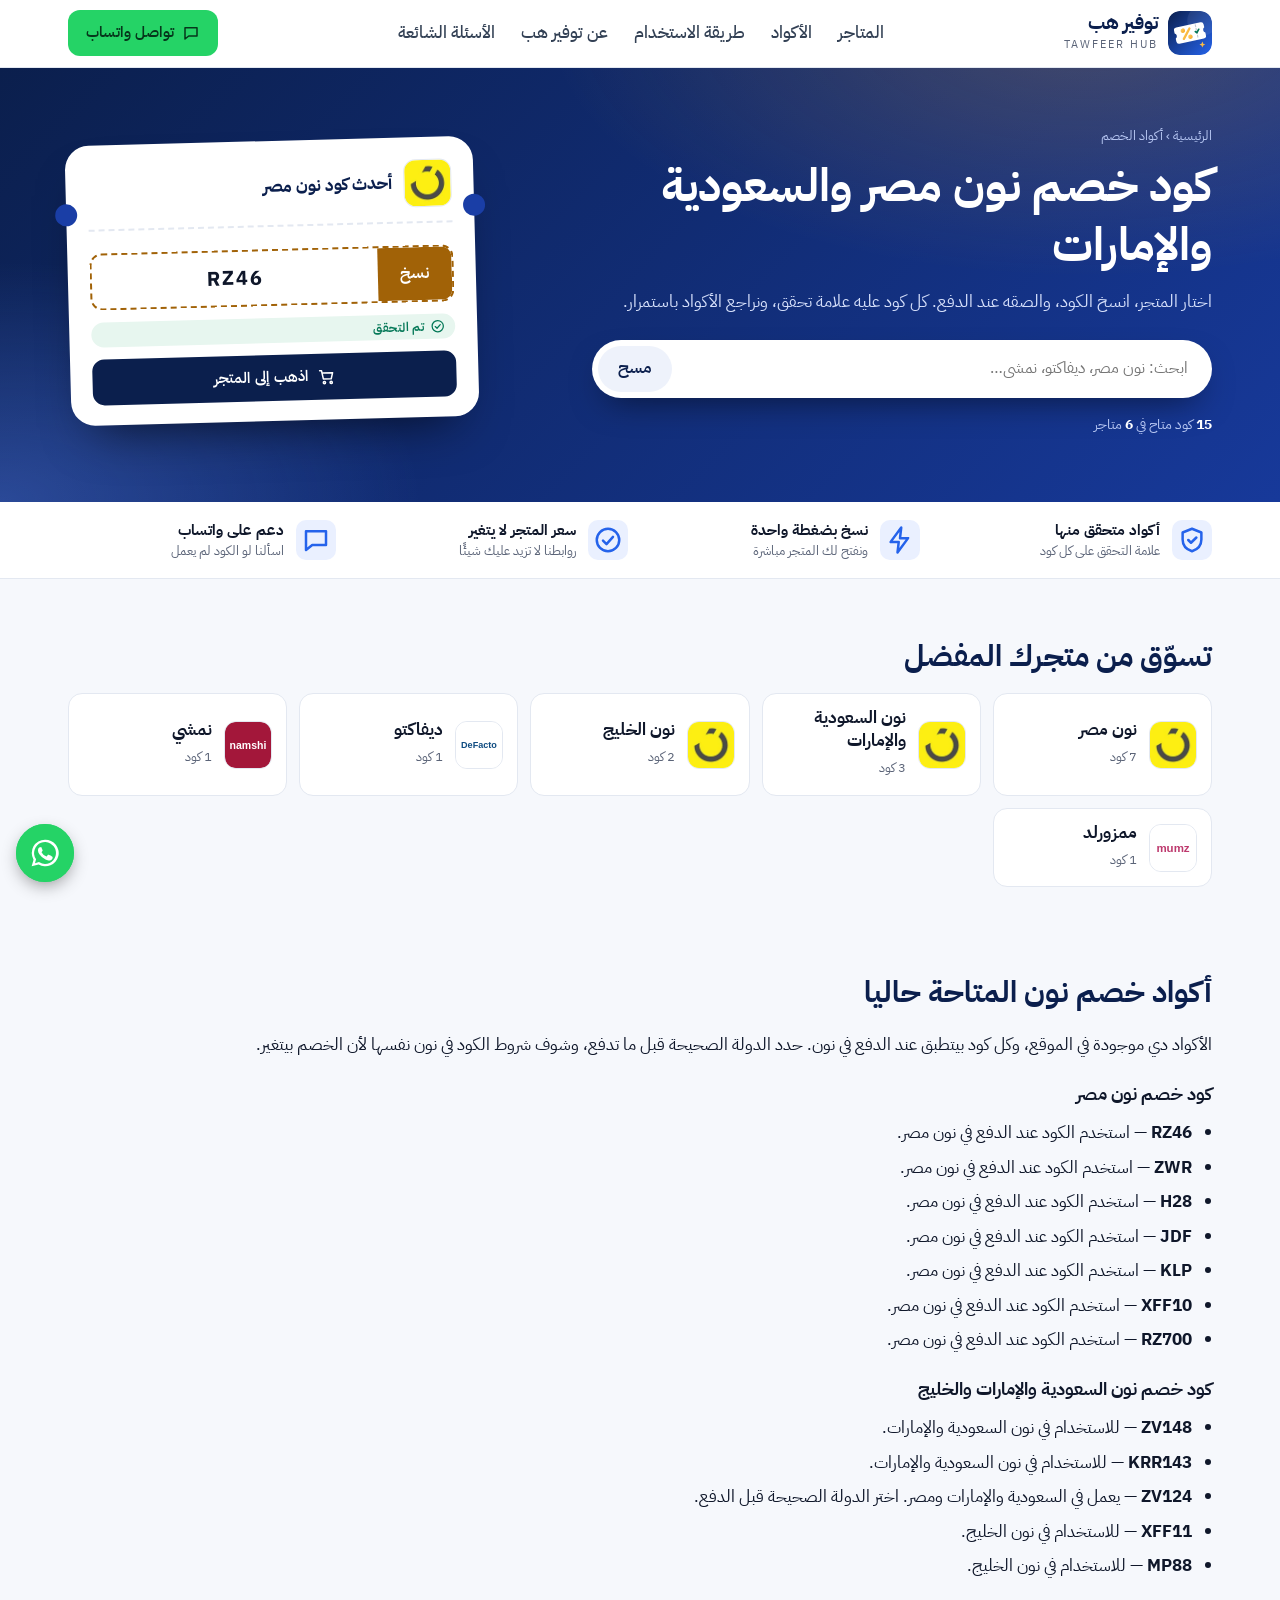
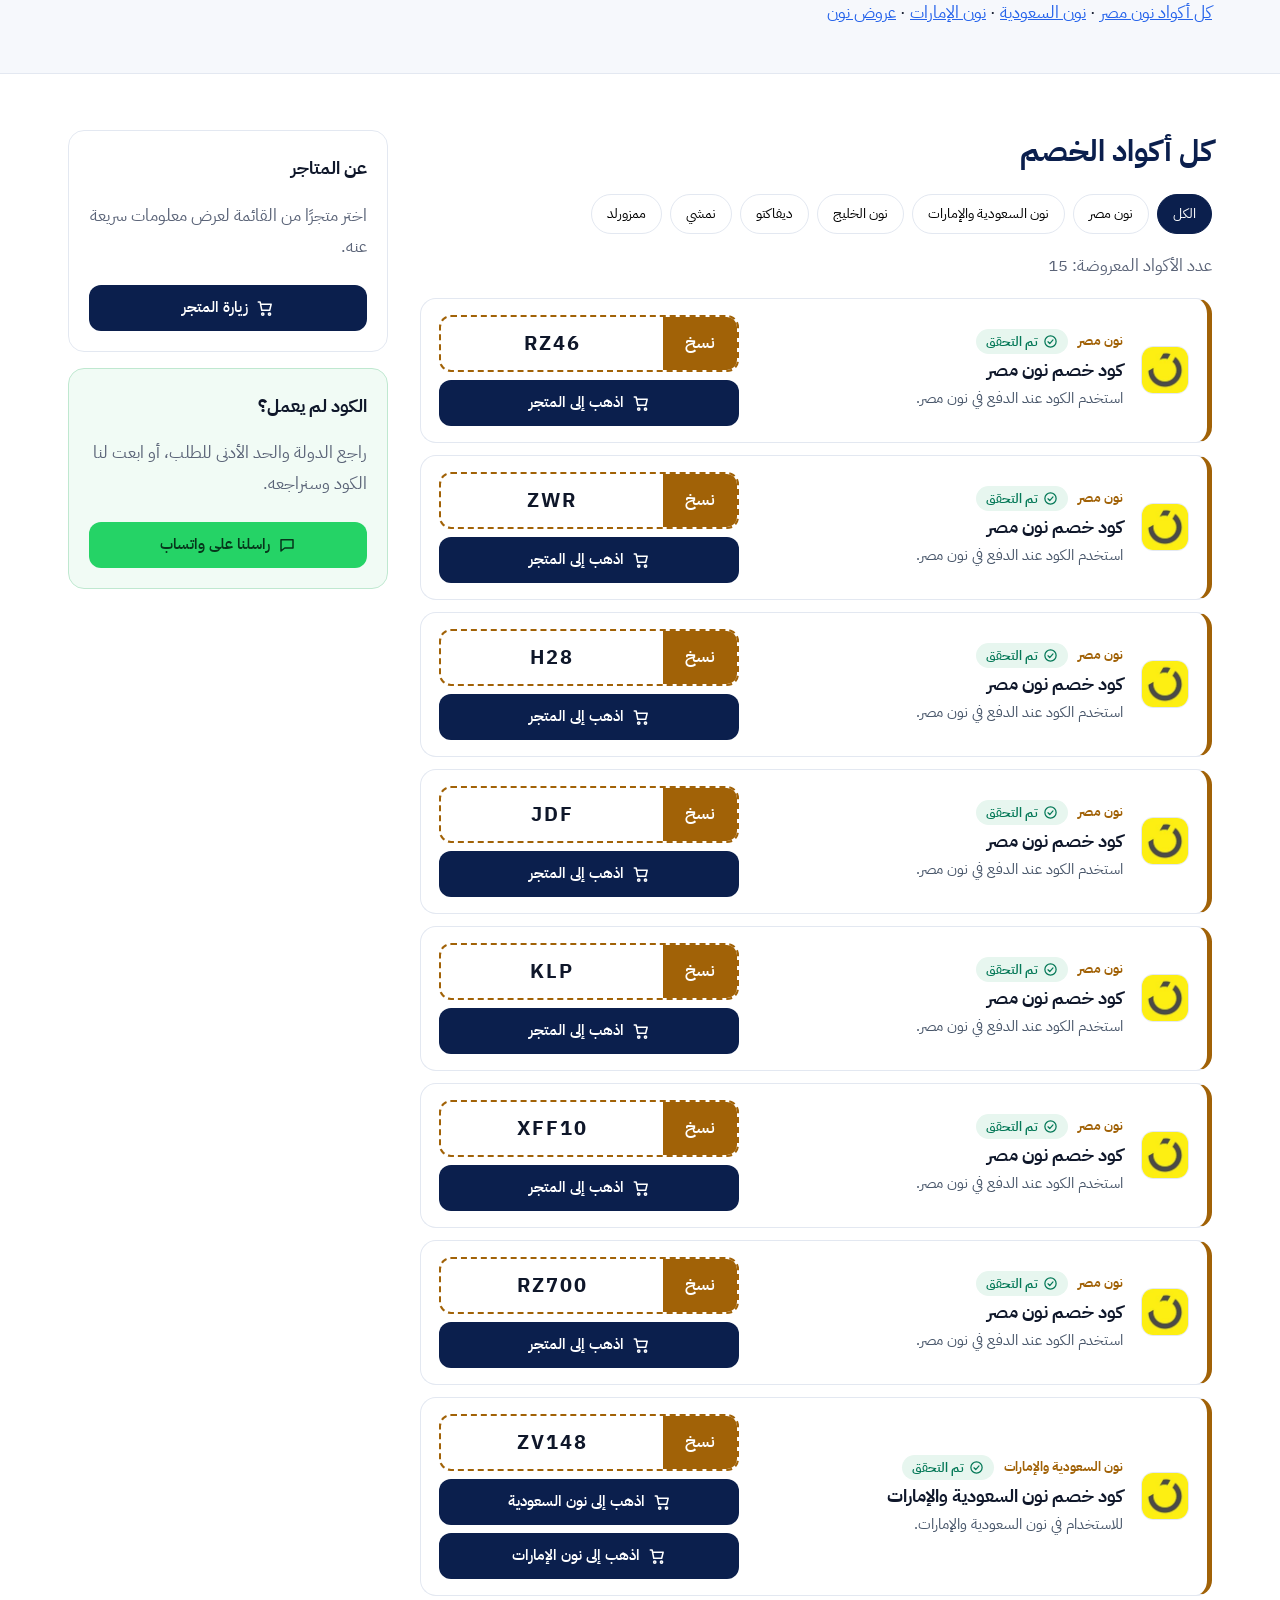
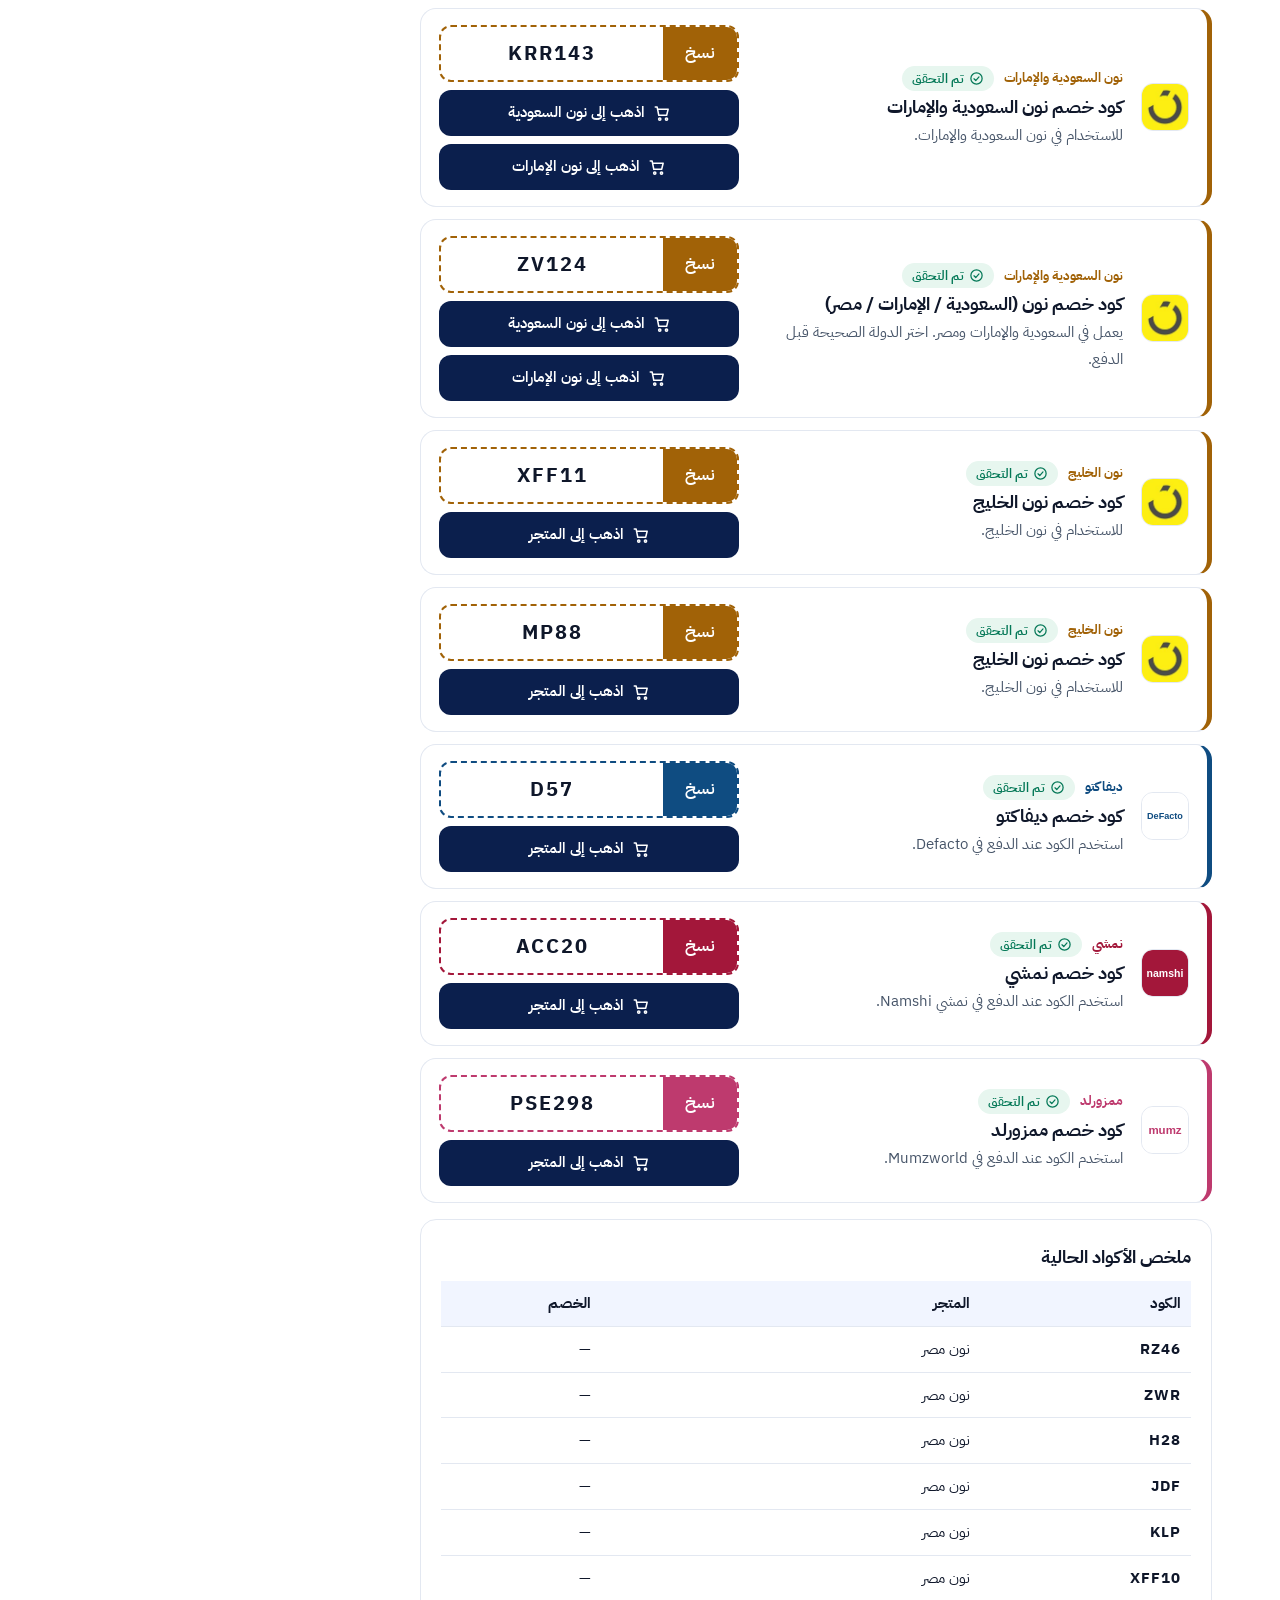
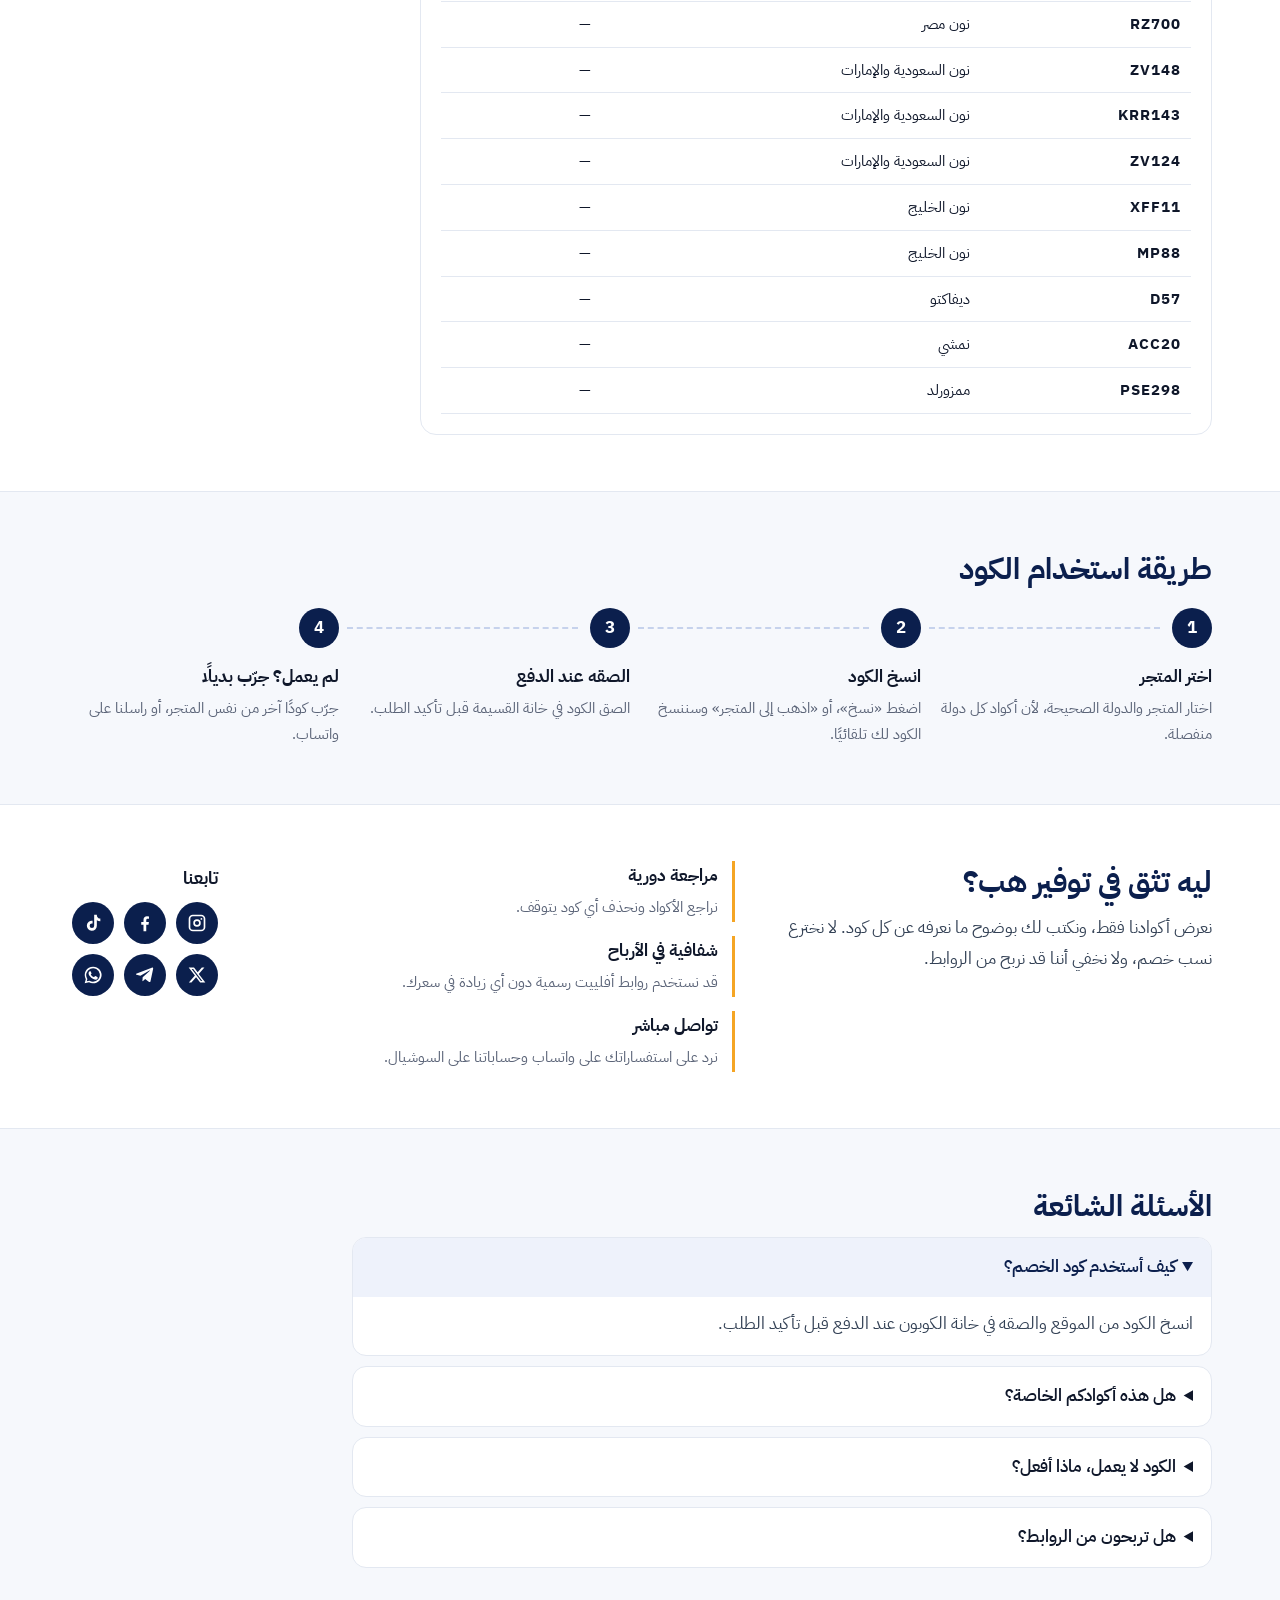
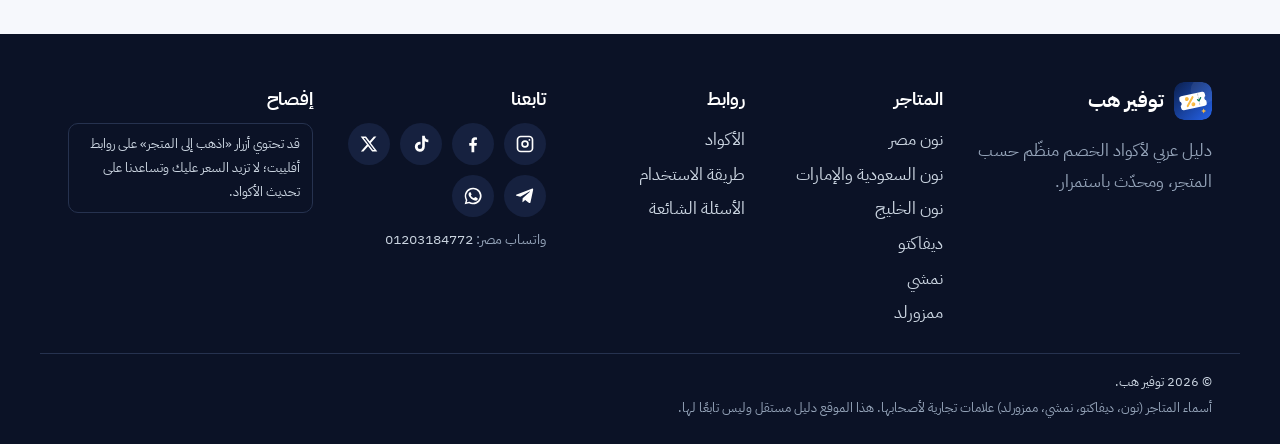
==== index.html @ 67bc81af "Add files via upload" ====
<!doctype html>
<html lang="ar" dir="rtl">
<head>
  <meta charset="utf-8" />
  <meta name="viewport" content="width=device-width, initial-scale=1, viewport-fit=cover" />
  <title>كود خصم نون مصر ZV124 | أكواد وكوبونات نون | توفير هب</title>
  <meta name="description" content="كود خصم نون مصر والسعودية والإمارات: ZV124 وZWR وZV148 وغيرها. انسخ الكود واستخدمه عند الدفع في نون." />
  <link rel="canonical" href="https://noon-codes.com/" />
  <link rel="sitemap" type="application/xml" href="sitemap.xml" />
  <link rel="api-catalog" type="application/linkset+json" href=".well-known/api-catalog" />
  <link rel="service-desc" type="application/openapi+json" href="openapi.json" />
  <link rel="service-doc" type="text/html" href="#faq" />
  <link rel="alternate" type="text/markdown" href="index.md" />
  <link rel="alternate" type="application/json" href="codes.json" title="coupon codes" />
  <link rel="describedby" type="application/json" href=".well-known/ai-catalog.json" />
  <meta property="og:type" content="website" />
  <meta property="og:title" content="كود خصم نون مصر ZV124 | أكواد وكوبونات نون | توفير هب" />
  <meta property="og:description" content="انسخ الكود واذهب للمتجر مباشرة. أكواد منظمة حسب المتجر ومحدّثة." />
  <meta property="og:locale" content="ar_EG" />
  <meta name="theme-color" content="#0b1f4d" />
  <link rel="icon" type="image/svg+xml" href="logo.svg" />
  <meta property="og:image" content="https://noon-codes.com/og-image.png" />
  <meta property="og:image:width" content="1200" /><meta property="og:image:height" content="630" /><meta name="twitter:card" content="summary_large_image" />
  <link rel="preconnect" href="https://fonts.googleapis.com" />
  <link rel="preconnect" href="https://fonts.gstatic.com" crossorigin />
  <link rel="preload" as="style" href="https://fonts.googleapis.com/css2?family=IBM+Plex+Sans+Arabic:wght@400;500;600;700&display=swap" />
  <link rel="stylesheet" href="https://fonts.googleapis.com/css2?family=IBM+Plex+Sans+Arabic:wght@400;500;600;700&display=swap" media="print" onload="this.media='all'" />
  <noscript><link rel="stylesheet" href="https://fonts.googleapis.com/css2?family=IBM+Plex+Sans+Arabic:wght@400;500;600;700&display=swap" /></noscript>
  <style>
:root{
--bg:#f6f8fc;--card:#fff;--ink:#0f172a;--muted:#5b6478;--line:#e3e8f1;
--brand:#2563eb;--brand-d:#1e3a8a;--navy:#0b1f4d;--accent:#f5a524;--ok:#047857;--ok-bg:#e7f6ef;--wa:#25d366;
--store:#2563eb;--r:16px;--pad:clamp(16px,3.5vw,28px)
}
*{box-sizing:border-box}
html{scroll-behavior:smooth;scroll-padding-top:84px;-webkit-text-size-adjust:100%}
html,body{max-width:100%}
body{overflow-x:clip;margin:0;font-family:"IBM Plex Sans Arabic","Segoe UI",Tahoma,Arial,sans-serif;background:var(--bg);color:var(--ink);line-height:1.85;font-size:clamp(15px,1.6vw,16.5px);-webkit-font-smoothing:antialiased}
img{max-width:100%;height:auto}
a{color:var(--brand)}
.ic{width:1.2em;height:1.2em;flex:none;vertical-align:-.2em}
.container{width:100%;max-width:1200px;margin-inline:auto;padding-inline:max(var(--pad),env(safe-area-inset-right)) max(var(--pad),env(safe-area-inset-left))}
.visually-hidden{position:absolute;width:1px;height:1px;overflow:hidden;clip:rect(0 0 0 0)}
:focus-visible{outline:3px solid var(--accent);outline-offset:2px;border-radius:6px}
.skip{position:absolute;right:12px;top:-60px;background:#111;color:#fff;padding:8px 14px;border-radius:8px;z-index:70}
.skip:focus{top:12px}
h2{margin:0 0 10px;font-size:clamp(22px,3vw,30px);line-height:1.4;font-weight:700;color:var(--navy)}
h3{margin:0 0 8px;font-size:clamp(16px,2.2vw,18px)}
.muted{color:var(--muted)}
.lead{max-width:60ch;color:#334155;margin:0}
.site-header{background:rgba(255,255,255,.92);backdrop-filter:saturate(1.4) blur(10px);-webkit-backdrop-filter:saturate(1.4) blur(10px);position:sticky;top:0;z-index:30;border-bottom:1px solid var(--line);padding-top:env(safe-area-inset-top)}
.header-inner{display:flex;align-items:center;justify-content:space-between;gap:16px;padding-block:10px}
.brand{display:flex;align-items:center;gap:10px;text-decoration:none;color:var(--navy);flex-shrink:0}
.brand img{width:44px;height:44px;border-radius:12px;display:block}
.brand b{display:block;font-size:19px;line-height:1.25;font-weight:700}
.brand small{display:block;font-size:11px;letter-spacing:2px;color:var(--muted);direction:ltr;text-align:start}
nav{display:flex;gap:2px;min-width:0;margin-inline:auto}
nav a{color:#334155;text-decoration:none;font-weight:500;padding:8px 12px;border-radius:10px;white-space:nowrap}
nav a:hover{background:#eef2fb;color:var(--navy)}
.head-cta{min-height:42px;font-size:14px}
.btn{display:inline-flex;align-items:center;justify-content:center;gap:8px;border-radius:12px;padding:0 18px;min-height:46px;font:inherit;font-weight:600;font-size:15px;cursor:pointer;text-decoration:none;border:0;background:var(--navy);color:#fff;transition:background .15s}
.btn:hover{background:var(--brand-d)}
.btn-wa{background:var(--wa);color:#06361b}
.btn-wa:hover{background:#1ebe5b}
.hero{background:radial-gradient(900px 420px at 85% -10%,rgba(245,165,36,.22),transparent 60%),radial-gradient(700px 400px at 0% 100%,rgba(96,140,255,.35),transparent 60%),linear-gradient(135deg,var(--navy),#17399a);color:#fff;padding:clamp(28px,5vw,56px) 0 clamp(36px,6vw,64px)}
.hero-grid{display:grid;grid-template-columns:minmax(0,1.25fr) minmax(280px,.75fr);gap:clamp(24px,5vw,56px);align-items:center}
.crumbs{margin:0 0 8px;color:#b6c6f2;font-size:13px}
.hero h1{margin:0 0 12px;font-size:clamp(28px,5vw,46px);line-height:1.3;font-weight:700;max-width:20ch;color:#fff}
.hero .lead{color:#d6e0fb}
.search-row{display:flex;gap:8px;margin-top:22px;max-width:620px;background:#fff;padding:6px;border-radius:999px;box-shadow:0 14px 34px -14px rgba(0,0,0,.6)}
.search-row input{flex:1;min-width:0;min-height:46px;padding:0 18px;border:0;border-radius:999px;font:inherit;font-size:16px;background:transparent;color:var(--ink)}
.search-row input:focus{outline:none}
.search-row:focus-within{outline:3px solid var(--accent)}
.search-row button{min-height:46px;padding:0 20px;border:0;background:#eef2fb;color:var(--navy);border-radius:999px;cursor:pointer;font:inherit;font-weight:600}
.hero-stats{margin:14px 0 0;color:#b6c6f2;font-size:14px;min-height:26px}
.hero-stats b{color:#fff}
.ticket{position:relative;background:#fff;color:var(--ink);border-radius:24px;padding:22px 22px 20px;display:flex;flex-direction:column;gap:12px;box-shadow:0 26px 50px -24px rgba(0,0,0,.65);transform:rotate(-1.5deg)}
.ticket::before,.ticket::after{content:"";position:absolute;top:58px;width:22px;height:22px;border-radius:50%;background:#1a3ea6}
.ticket::before{inset-inline-start:-11px}.ticket::after{inset-inline-end:-11px}
.t-top{display:flex;align-items:center;gap:12px;margin:0 0 10px;padding-bottom:14px;border-bottom:2px dashed var(--line);font-weight:700;color:var(--navy);font-size:17px}
.ticket .ver{margin:0}
.ticket .btn{width:100%}
.ver{display:inline-flex;align-items:center;gap:5px;color:var(--ok);background:var(--ok-bg);border-radius:999px;padding:1px 10px;font-size:12.5px;font-weight:600}
.trust-strip{background:#fff;border-bottom:1px solid var(--line)}
.trust-strip ul{list-style:none;margin:0 auto;padding-block:18px;display:grid;grid-template-columns:repeat(4,1fr);gap:8px 24px}
.trust-strip li{display:flex;gap:12px;align-items:center}
.trust-strip .ic{width:30px;height:30px;color:var(--brand);padding:5px;background:#eaf0ff;border-radius:10px;box-sizing:content-box}
.trust-strip b{display:block;line-height:1.4;font-size:15px}
.trust-strip small{display:block;color:var(--muted);font-size:13px;line-height:1.5}
.section{padding:clamp(30px,5vw,56px) 0}
.section-alt{background:#fff;border-block:1px solid var(--line)}
.store-grid{display:grid;grid-template-columns:repeat(auto-fill,minmax(min(100%,190px),1fr));gap:12px;margin-top:16px}
.store-card{display:flex;align-items:center;gap:12px;background:var(--card);border:1px solid var(--line);border-radius:14px;padding:12px 14px;text-align:start;cursor:pointer;font:inherit;color:inherit;min-height:68px;transition:border-color .15s,box-shadow .15s}
.store-card:hover{border-color:var(--store);box-shadow:0 10px 22px -16px var(--store)}
.store-card strong{display:block;line-height:1.4}
.store-card small{color:var(--muted);font-size:13px}
.ava{width:48px;height:48px;flex:none;border-radius:12px;object-fit:contain;background:#fff;border:1px solid var(--line);display:block}
.layout{display:grid;grid-template-columns:minmax(0,1fr) 320px;gap:clamp(18px,3vw,32px);align-items:start}
.main-col,.side-col{min-width:0}
.side-col{position:sticky;top:90px}
.codes-head{display:flex;flex-wrap:wrap;gap:12px;align-items:center;justify-content:space-between}
.filters{display:flex;flex-wrap:wrap;gap:8px}
.filter{border:1px solid var(--line);background:#fff;border-radius:999px;padding:6px 15px;min-height:38px;cursor:pointer;font:inherit;font-size:14px;white-space:nowrap}
.filter:hover{border-color:var(--brand)}
.filter.is-active{background:var(--navy);color:#fff;border-color:var(--navy)}
.cards{display:flex;flex-direction:column;gap:12px;margin-top:12px}
.coupon{display:grid;grid-template-columns:auto minmax(0,1fr) minmax(250px,300px);gap:14px 18px;align-items:center;background:var(--card);border:1px solid var(--line);border-inline-start:5px solid var(--store);border-radius:var(--r);padding:16px 18px}
.coupon:hover{box-shadow:0 14px 28px -20px var(--store)}
.c-body{min-width:0}
.c-meta{display:flex;flex-wrap:wrap;gap:4px 10px;align-items:center;font-size:13px;margin-bottom:2px}
.badge{color:var(--store);font-weight:700}
.c-body h3{margin:0;line-height:1.5}
.c-body p{margin:2px 0 0;color:#475569;font-size:14.5px;overflow-wrap:anywhere}
.c-actions{display:flex;flex-direction:column;gap:8px}
.code-box{display:flex;min-width:0;border:2px dashed var(--store);border-radius:12px;overflow:hidden;background:#fff;direction:ltr}
.code-box .code{flex:1;min-width:0;display:flex;align-items:center;justify-content:center;font-weight:700;letter-spacing:2px;font-size:clamp(18px,2.4vw,20px);padding:8px 10px;overflow-wrap:anywhere}
.code-box .btn-copy{border:0;background:var(--store);color:#fff;padding:0 22px;min-height:46px;font:inherit;font-weight:600;cursor:pointer}
.code-box .btn-copy:hover{filter:brightness(.92)}
.empty{padding:22px;border:1px dashed var(--line);border-radius:var(--r);background:#fff}
.box{background:var(--card);border:1px solid var(--line);border-radius:var(--r);padding:clamp(16px,2vw,20px);margin-top:16px}
.side-col .box:first-child{margin-top:0}
.box .btn{width:100%;margin-top:6px}
.help{background:#f1fbf5;border-color:#bfe8d0}
.table-wrap{overflow-x:auto;-webkit-overflow-scrolling:touch}
table{width:100%;border-collapse:collapse;font-size:14.5px}
th,td{text-align:start;padding:9px 10px;border-bottom:1px solid var(--line);white-space:nowrap}
th{background:#f1f5ff}
td.mono{font-weight:700;direction:ltr;text-align:end;letter-spacing:1px}
.steps{list-style:none;counter-reset:s;margin:18px 0 0;padding:0;display:grid;grid-template-columns:repeat(4,1fr);gap:20px}
.steps li{counter-increment:s;position:relative;padding-top:54px}
.steps li::before{content:counter(s);position:absolute;top:0;inset-inline-start:0;width:40px;height:40px;border-radius:50%;background:var(--navy);color:#fff;display:flex;align-items:center;justify-content:center;font-weight:700}
.steps li::after{content:"";position:absolute;top:19px;inset-inline-start:52px;inset-inline-end:-12px;border-top:2px dashed #c6d2ec}
.steps li:last-child::after{display:none}
.steps b{display:block;margin-bottom:2px}
.steps span{color:var(--muted);font-size:14.5px;display:block}
.trust-grid{display:grid;grid-template-columns:1.1fr 1.2fr auto;gap:clamp(20px,4vw,44px);align-items:start}
.trust-list{list-style:none;margin:0;padding:0;display:grid;gap:14px}
.trust-list li{padding-inline-start:14px;border-inline-start:3px solid var(--accent)}
.trust-list b{display:block}
.trust-list span{color:var(--muted);font-size:14.5px}
.follow .social{max-width:150px}
details{border:1px solid var(--line);border-radius:14px;margin-bottom:10px;background:#fff;max-width:860px;overflow:hidden}
summary{cursor:pointer;font-weight:600;padding:14px 18px;min-height:50px}
details[open] summary{background:#eef2fb;color:var(--navy)}
details p{margin:0;padding:12px 18px 16px;color:#334155}
.site-footer{background:#0b1226;color:#cbd5e1;padding:clamp(32px,4vw,48px) 0 calc(22px + env(safe-area-inset-bottom))}
.site-footer a{color:#cbd5e1;text-decoration:none}.site-footer a:hover{text-decoration:underline}
.foot-grid{display:grid;grid-template-columns:1.4fr 1fr 1fr 1.2fr 1.4fr;gap:24px}
.foot-brand{display:flex;align-items:center;gap:10px;color:#fff;font-size:20px;font-weight:700;margin-bottom:8px}
.foot-brand img{width:38px;height:38px;border-radius:10px}
.site-footer h3{margin:0 0 8px;color:#fff}
.site-footer ul{list-style:none;margin:0;padding:0;line-height:2.1}
.site-footer .muted{color:#94a3b8}
.disclosure{font-size:13px;border:1px solid #26324f;border-radius:10px;padding:8px 12px;margin:0}
.copy{border-top:1px solid #26324f;margin-top:22px;padding-top:14px;font-size:13px}
.copy p{margin:2px 0}
.social{display:flex;flex-wrap:wrap;gap:10px}
.social a{width:42px;height:42px;border-radius:50%;display:inline-flex;align-items:center;justify-content:center;background:#16213f;color:#fff;transition:background .15s,transform .15s}
.social a:hover{background:var(--accent);color:#0b1226;text-decoration:none;transform:translateY(-2px)}
.section-alt .social a{background:var(--navy)}
.section-alt .social a:hover{background:var(--accent)}
.wa{margin:10px 0 0;font-size:14px}
#toast{position:fixed;bottom:calc(20px + env(safe-area-inset-bottom));right:50%;transform:translateX(50%);background:#0f172a;color:#fff;padding:10px 20px;border-radius:999px;opacity:0;pointer-events:none;transition:opacity .2s;z-index:60;max-width:90vw;text-align:center}
#toast.show{opacity:1}
.wa-float{position:fixed;left:max(16px,env(safe-area-inset-left));bottom:calc(18px + env(safe-area-inset-bottom));width:58px;height:58px;border-radius:50%;background:var(--wa);color:#fff;display:flex;align-items:center;justify-content:center;box-shadow:0 6px 18px -4px rgba(0,0,0,.45);z-index:55;transition:transform .15s}
.wa-float:hover{transform:scale(1.08);background:#1ebe5b}
.wa-float::after{content:"";position:absolute;inset:0;border-radius:50%;border:2px solid var(--wa);animation:waPulse 2.2s infinite;pointer-events:none}
@keyframes waPulse{0%{transform:scale(1);opacity:.7}100%{transform:scale(1.5);opacity:0}}
@media (min-width:1440px){.container{max-width:1320px}.layout{grid-template-columns:minmax(0,1fr) 360px}}
@media (max-width:1100px){.foot-grid{grid-template-columns:1fr 1fr 1fr}.head-cta{display:none}}
@media (max-width:1024px){.layout{grid-template-columns:minmax(0,1fr) 280px}.coupon{grid-template-columns:auto minmax(0,1fr)}.c-actions{grid-column:1/-1;flex-direction:row;flex-wrap:wrap}.c-actions>*{flex:1 1 220px}}
@media (max-width:900px){
.hero-grid{grid-template-columns:minmax(0,1fr)}
.ticket{transform:none;max-width:420px}
.trust-strip ul{grid-template-columns:1fr 1fr}
.steps{grid-template-columns:1fr 1fr}.steps li::after{display:none}
.trust-grid{grid-template-columns:minmax(0,1fr)}
.layout{grid-template-columns:minmax(0,1fr)}
.side-col{position:static;display:grid;grid-template-columns:1fr 1fr;gap:16px}
.side-col .box{margin-top:0}
.foot-grid{grid-template-columns:1fr 1fr}
}
@media (max-width:640px){
.header-inner{flex-direction:column;align-items:stretch;gap:4px;padding-bottom:4px}
nav{overflow-x:auto;scrollbar-width:none;-webkit-overflow-scrolling:touch;margin-inline:-6px}
nav::-webkit-scrollbar{display:none}
.filters{flex-wrap:nowrap;overflow-x:auto;width:100%;padding-bottom:6px;scrollbar-width:none}
.filters::-webkit-scrollbar{display:none}
.trust-strip ul,.steps,.side-col{grid-template-columns:minmax(0,1fr)}
.coupon{padding:14px}
.c-actions{flex-direction:column}
.search-row button{padding:0 14px}
.foot-grid{grid-template-columns:minmax(0,1fr)}
}
@media (max-width:360px){.brand small{display:none}}
@media (hover:none){.store-card:hover,.coupon:hover{box-shadow:none}}
@media (prefers-reduced-motion:reduce){html{scroll-behavior:auto}*{transition:none!important}.wa-float::after{animation:none}}
@media (max-width:480px){
.hero h1{font-size:26px}
.ticket{max-width:none;padding:18px}
.ava{width:42px;height:42px}
.coupon{grid-template-columns:auto minmax(0,1fr);gap:10px 12px}
.code-box .btn-copy{padding:0 16px}
.store-grid{grid-template-columns:1fr 1fr}
.store-card{padding:10px;gap:8px;min-height:60px}
.store-card strong{font-size:14px}
.side-col{gap:12px}
}
@media (max-width:360px){.store-grid{grid-template-columns:minmax(0,1fr)}}
#codes-text ul{padding-inline-start:20px;margin:8px 0 16px}
#codes-text li{margin:4px 0}
#codes-text h3{margin-top:14px}
</style>
  <script type="application/ld+json">
  {"@context":"https://schema.org","@type":"WebSite","name":"توفير هب - Tawfeer Hub","inLanguage":"ar","sameAs":["https://www.instagram.com/nooncodeegypt","https://www.facebook.com/NoonOffers.Eg","https://www.tiktok.com/@noon.eg.c","https://x.com/nooncodegy","https://t.me/+5mHsisvzLKs3OGU0"],"url":"https://noon-codes.com/","potentialAction":{"@type":"SearchAction","target":"https://noon-codes.com/?q={search_term_string}","query-input":"required name=search_term_string"}}
  </script>
  <script type="application/ld+json">
  {"@context":"https://schema.org","@type":"FAQPage","mainEntity":[
    {"@type":"Question","name":"كيف أستخدم كود الخصم؟","acceptedAnswer":{"@type":"Answer","text":"انسخ الكود من الموقع، ثم الصقه في خانة كود الخصم أو القسيمة عند الدفع في المتجر قبل تأكيد الطلب."}},
    {"@type":"Question","name":"هل الأكواد خاصة بكم؟","acceptedAnswer":{"@type":"Answer","text":"نعم، هذه الصفحة تعرض الأكواد الخاصة بفريق توفير هب. نحدثها دوريا، وإذا توقف كود نحذفه أو نضع بديله."}},
    {"@type":"Question","name":"ماذا أفعل إذا لم يعمل الكود؟","acceptedAnswer":{"@type":"Answer","text":"تأكد من الدولة، ومن تاريخ الانتهاء، ومن الشروط مثل الحد الأدنى للطلب، ثم جرب كودا بديلا من نفس المتجر."}},
    {"@type":"Question","name":"هل الموقع يربح من الروابط؟","acceptedAnswer":{"@type":"Answer","text":"قد نستخدم روابط أفلييت رسمية. هذا لا يزيد السعر عليك، ويساعدنا على تحديث الأكواد باستمرار."}}
  ]}
  </script>
</head>
<body>
<svg width="0" height="0" style="position:absolute" aria-hidden="true"><defs>
<symbol id="i-check" viewBox="0 0 24 24"><g fill="none" stroke="currentColor" stroke-width="2" stroke-linecap="round" stroke-linejoin="round"><circle cx="12" cy="12" r="9"/><path d="m8 12.5 2.8 2.8L16 9.5"/></g></symbol>
<symbol id="i-shield" viewBox="0 0 24 24"><g fill="none" stroke="currentColor" stroke-width="2" stroke-linecap="round" stroke-linejoin="round"><path d="M12 3 4.5 6v5.5c0 4.5 3.1 8 7.5 9.5 4.4-1.5 7.5-5 7.5-9.5V6L12 3Z"/><path d="m9 12 2.2 2.2L15.5 10"/></g></symbol>
<symbol id="i-bolt" viewBox="0 0 24 24"><path fill="none" stroke="currentColor" stroke-width="2" stroke-linejoin="round" d="M13 2 4.5 13.5H11L10 22l8.5-11.5H12L13 2Z"/></symbol>
<symbol id="i-chat" viewBox="0 0 24 24"><path fill="none" stroke="currentColor" stroke-width="2" stroke-linejoin="round" d="M4 5h16v11H9l-5 4V5Z"/></symbol>
<symbol id="i-cart" viewBox="0 0 24 24"><g fill="none" stroke="currentColor" stroke-width="2" stroke-linecap="round" stroke-linejoin="round"><circle cx="9" cy="20" r="1.5"/><circle cx="18" cy="20" r="1.5"/><path d="M3 4h2.5l2.2 11h10.5l2-8H6.5"/></g></symbol>
</defs></svg>
  <a class="skip" href="#codes">تخطي إلى الأكواد</a>

  <header class="site-header">
    <div class="container header-inner">
      <a class="brand" href="./" aria-label="توفير هب - الرئيسية">
        <img src="logo.svg" alt="" width="44" height="44" />
        <span><b>توفير هب</b><small>TAWFEER HUB</small></span>
      </a>
      <nav aria-label="التنقل الرئيسي">
        <a href="#stores">المتاجر</a>
        <a href="#codes">الأكواد</a>
        <a href="#how">طريقة الاستخدام</a>
        <a href="#trust">عن توفير هب</a>
        <a href="#faq">الأسئلة الشائعة</a>
      </nav>
      <a class="btn btn-wa head-cta" href="https://wa.me/201203184772" target="_blank" rel="noopener noreferrer"><svg class="ic" width="20" height="20"><use href="#i-chat"/></svg>تواصل واتساب</a>
    </div>
  </header>

  <main>
    <section class="hero">
      <div class="container hero-grid">
        <div class="hero-copy">
          <p class="crumbs">الرئيسية › أكواد الخصم</p>
          <h1 id="pageTitle">كود خصم نون مصر والسعودية والإمارات</h1>
          <p class="lead">اختار المتجر، انسخ الكود، والصقه عند الدفع. كل كود عليه علامة تحقق، ونراجع الأكواد باستمرار.</p>
          <div class="search-row">
            <label class="visually-hidden" for="q">ابحث عن متجر أو كود</label>
            <input id="q" type="search" placeholder="ابحث: نون مصر، ديفاكتو، نمشي…" autocomplete="off" />
            <button id="clearSearch" type="button">مسح</button>
          </div>
          <p class="hero-stats"><b id="statCodes">—</b> كود متاح في <b id="statStores">—</b> متاجر</p>
        </div>
        <div class="ticket" id="heroTicket" aria-live="polite"></div>
      </div>
    </section>

    <section class="trust-strip" aria-label="مميزات الموقع">
      <ul class="container">
        <li><svg class="ic" width="20" height="20"><use href="#i-shield"/></svg><span><b>أكواد متحقق منها</b><small>علامة التحقق على كل كود</small></span></li>
        <li><svg class="ic" width="20" height="20"><use href="#i-bolt"/></svg><span><b>نسخ بضغطة واحدة</b><small>ونفتح لك المتجر مباشرة</small></span></li>
        <li><svg class="ic" width="20" height="20"><use href="#i-check"/></svg><span><b>سعر المتجر لا يتغير</b><small>روابطنا لا تزيد عليك شيئًا</small></span></li>
        <li><svg class="ic" width="20" height="20"><use href="#i-chat"/></svg><span><b>دعم على واتساب</b><small>اسألنا لو الكود لم يعمل</small></span></li>
      </ul>
    </section>

    <section id="stores" class="section">
      <div class="container">
        <h2>تسوّق من متجرك المفضل</h2>
        <div class="store-grid" id="storeGrid"></div>
      </div>
    </section>

<section id="codes-text" class="section" style="padding-block:28px">
  <div class="container">
    <h2>أكواد خصم نون المتاحة حاليا</h2>
    <p>الأكواد دي موجودة في الموقع، وكل كود بيتطبق عند الدفع في نون. حدد الدولة الصحيحة قبل ما تدفع، وشوف شروط الكود في نون نفسها لأن الخصم بيتغير.</p>
    <h3>كود خصم نون مصر</h3>
    <ul>
      <li><strong dir="ltr">RZ46</strong> — استخدم الكود عند الدفع في نون مصر.</li>
      <li><strong dir="ltr">ZWR</strong> — استخدم الكود عند الدفع في نون مصر.</li>
      <li><strong dir="ltr">H28</strong> — استخدم الكود عند الدفع في نون مصر.</li>
      <li><strong dir="ltr">JDF</strong> — استخدم الكود عند الدفع في نون مصر.</li>
      <li><strong dir="ltr">KLP</strong> — استخدم الكود عند الدفع في نون مصر.</li>
      <li><strong dir="ltr">XFF10</strong> — استخدم الكود عند الدفع في نون مصر.</li>
      <li><strong dir="ltr">RZ700</strong> — استخدم الكود عند الدفع في نون مصر.</li>
    </ul>
    <h3>كود خصم نون السعودية والإمارات والخليج</h3>
    <ul>
      <li><strong dir="ltr">ZV148</strong> — للاستخدام في نون السعودية والإمارات.</li>
      <li><strong dir="ltr">KRR143</strong> — للاستخدام في نون السعودية والإمارات.</li>
      <li><strong dir="ltr">ZV124</strong> — يعمل في السعودية والإمارات ومصر. اختر الدولة الصحيحة قبل الدفع.</li>
      <li><strong dir="ltr">XFF11</strong> — للاستخدام في نون الخليج.</li>
      <li><strong dir="ltr">MP88</strong> — للاستخدام في نون الخليج.</li>
    </ul>
    <p><a href="/noon-egypt.html">كل أكواد نون مصر</a> · <a href="/noon-saudi.html">نون السعودية</a> · <a href="/noon-uae.html">نون الإمارات</a> · <a href="/noon-offers.html">عروض نون</a></p>
  </div>
</section>

    <section id="codes" class="section section-alt">
      <div class="container layout">
        <div class="main-col">
          <div class="codes-head">
            <h2 id="codesTitle">كل أكواد الخصم</h2>
            <div class="filters" role="group" aria-label="تصفية حسب المتجر">
              <button class="filter is-active" data-store="all" type="button">الكل</button>
              <button class="filter" data-store="noon-egypt" type="button">نون مصر</button>
              <button class="filter" data-store="noon-ksa-uae" type="button">نون السعودية والإمارات</button>
              <button class="filter" data-store="noon-gcc" type="button">نون الخليج</button>
              <button class="filter" data-store="defacto" type="button">ديفاكتو</button>
              <button class="filter" data-store="namshi" type="button">نمشي</button>
              <button class="filter" data-store="mumzworld" type="button">ممزورلد</button>
            </div>
          </div>
          <p id="resultCount" class="muted" aria-live="polite"></p>
          <div class="cards" id="cards"></div>

          <div class="box" id="summaryBox" hidden>
            <h3>ملخص الأكواد الحالية</h3>
            <div class="table-wrap">
              <table>
                <thead><tr><th>الكود</th><th>المتجر</th><th>الخصم</th></tr></thead>
                <tbody id="summaryBody"></tbody>
              </table>
            </div>
          </div>
        </div>

        <aside class="side-col" aria-label="معلومات إضافية">
          <div class="box">
            <h3 id="aboutTitle">عن المتاجر</h3>
            <p id="aboutText" class="muted">اختر متجرًا من القائمة لعرض معلومات سريعة عنه.</p>
            <a id="aboutLink" class="btn btn-store" href="#stores" hidden target="_blank" rel="noopener noreferrer sponsored"><svg class="ic" width="20" height="20"><use href="#i-cart"/></svg>زيارة المتجر</a>
          </div>
          <div class="box help">
            <h3>الكود لم يعمل؟</h3>
            <p class="muted">راجع الدولة والحد الأدنى للطلب، أو ابعت لنا الكود وسنراجعه.</p>
            <a class="btn btn-wa" href="https://wa.me/201203184772" target="_blank" rel="noopener noreferrer"><svg class="ic" width="20" height="20"><use href="#i-chat"/></svg>راسلنا على واتساب</a>
          </div>
        </aside>
      </div>
    </section>

    <section id="how" class="section">
      <div class="container">
        <h2>طريقة استخدام الكود</h2>
        <ol class="steps">
          <li><b>اختر المتجر</b><span>اختار المتجر والدولة الصحيحة، لأن أكواد كل دولة منفصلة.</span></li>
          <li><b>انسخ الكود</b><span>اضغط «نسخ»، أو «اذهب إلى المتجر» وسننسخ الكود لك تلقائيًا.</span></li>
          <li><b>الصقه عند الدفع</b><span>الصق الكود في خانة القسيمة قبل تأكيد الطلب.</span></li>
          <li><b>لم يعمل؟ جرّب بديلًا</b><span>جرّب كودًا آخر من نفس المتجر، أو راسلنا على واتساب.</span></li>
        </ol>
      </div>
    </section>

    <section id="trust" class="section section-alt">
      <div class="container trust-grid">
        <div>
          <h2>ليه تثق في توفير هب؟</h2>
          <p class="lead">نعرض أكوادنا فقط، ونكتب لك بوضوح ما نعرفه عن كل كود. لا نخترع نسب خصم، ولا نخفي أننا قد نربح من الروابط.</p>
        </div>
        <ul class="trust-list">
          <li><b>مراجعة دورية</b><span>نراجع الأكواد ونحذف أي كود يتوقف.</span></li>
          <li><b>شفافية في الأرباح</b><span>قد نستخدم روابط أفلييت رسمية دون أي زيادة في سعرك.</span></li>
          <li><b>تواصل مباشر</b><span>نرد على استفساراتك على واتساب وحساباتنا على السوشيال.</span></li>
        </ul>
        <div class="follow">
          <h3>تابعنا</h3>
          <div class="social"><a href="https://www.instagram.com/nooncodeegypt" target="_blank" rel="noopener noreferrer me" aria-label="انستجرام" title="انستجرام"><svg viewBox="0 0 24 24" width="20" height="20" fill="currentColor" aria-hidden="true"><path d="M7 2h10a5 5 0 0 1 5 5v10a5 5 0 0 1-5 5H7a5 5 0 0 1-5-5V7a5 5 0 0 1 5-5Zm0 2a3 3 0 0 0-3 3v10a3 3 0 0 0 3 3h10a3 3 0 0 0 3-3V7a3 3 0 0 0-3-3H7Zm5 3.5A4.5 4.5 0 1 1 7.5 12 4.5 4.5 0 0 1 12 7.5Zm0 2A2.5 2.5 0 1 0 14.5 12 2.5 2.5 0 0 0 12 9.5ZM17.3 6a1.1 1.1 0 1 1-1.1 1.1A1.1 1.1 0 0 1 17.300 6Z"/></svg></a><a href="https://www.facebook.com/NoonOffers.Eg" target="_blank" rel="noopener noreferrer me" aria-label="فيسبوك" title="فيسبوك"><svg viewBox="0 0 24 24" width="20" height="20" fill="currentColor" aria-hidden="true"><path d="M13.5 22v-8h2.7l.5-3.2h-3.2V8.7c0-.9.4-1.7 1.8-1.7h1.5V4.2A17 17 0 0 0 14.4 4c-2.5 0-4.2 1.5-4.2 4.3v2.5H7.5V14h2.7v8Z"/></svg></a><a href="https://www.tiktok.com/@noon.eg.c" target="_blank" rel="noopener noreferrer me" aria-label="تيك توك" title="تيك توك"><svg viewBox="0 0 24 24" width="20" height="20" fill="currentColor" aria-hidden="true"><path d="M16.6 2h-3.2v13.3a2.7 2.7 0 1 1-2.7-2.7c.3 0 .5 0 .8.1V9.4a6 6 0 1 0 5.1 5.9V8.6a7.200 7.200 0 0 0 4.200 1.300V6.700A4.300 4.300 0 0 1 16.600 2Z"/></svg></a><a href="https://x.com/nooncodegy" target="_blank" rel="noopener noreferrer me" aria-label="تويتر (X)" title="تويتر (X)"><svg viewBox="0 0 24 24" width="20" height="20" fill="currentColor" aria-hidden="true"><path d="M17.8 3h3.100l-6.800 7.700L22 21h-6.200l-4.900-6.300L5.300 21H2.200l7.300-8.300L2 3h6.400l4.400 5.800L17.800 3Zm-1.100 16.200h1.700L7.400 4.700H5.600l11.100 14.500Z"/></svg></a><a href="https://t.me/+5mHsisvzLKs3OGU0" target="_blank" rel="noopener noreferrer me" aria-label="تيليجرام" title="تيليجرام"><svg viewBox="0 0 24 24" width="20" height="20" fill="currentColor" aria-hidden="true"><path d="M21.800 4.400 18.600 19.500c-.2 1-.9 1.300-1.700.8l-4.700-3.500-2.300 2.200c-.3.300-.5.500-1 .5l.3-4.800 8.700-7.900c.4-.3-.1-.5-.6-.2L6.500 13 1.900 11.600c-1-.3-1-1 .2-1.500L20.100 3.200c.9-.3 1.700.2 1.700 1.200Z"/></svg></a><a href="https://wa.me/201203184772" target="_blank" rel="noopener noreferrer me" aria-label="واتساب" title="واتساب"><svg viewBox="0 0 24 24" width="20" height="20" fill="currentColor" aria-hidden="true"><path d="M12 2a10 10 0 0 0-8.600 15L2 22l5.200-1.400A10 10 0 1 0 12 2Zm0 18.200a8.200 8.200 0 0 1-4.200-1.200l-.3-.2-3 .8.8-2.900-.2-.3A8.200 8.200 0 1 1 12 20.200Zm4.500-6.100c-.2-.1-1.500-.7-1.700-.8s-.4-.1-.6.100-.6.800-.8 1-.3.200-.6.100a6.700 6.700 0 0 1-3.300-2.900c-.2-.4.200-.4.700-1.300.1-.2 0-.3 0-.4l-.8-1.900c-.2-.5-.4-.4-.6-.4h-.5a1 1 0 0 0-.7.300 3 3 0 0 0-.9 2.200 5.200 5.200 0 0 0 1.100 2.800 11.900 11.900 0 0 0 4.600 4c1.700.7 2.400.8 3.300.7a2.800 2.800 0 0 0 1.800-1.300 2.200 2.200 0 0 0 .2-1.300c-.1-.1-.2-.2-.5-.3Z"/></svg></a></div>
        </div>
      </div>
    </section>

    <section id="faq" class="section">
      <div class="container">
        <h2>الأسئلة الشائعة</h2>
        <details open><summary>كيف أستخدم كود الخصم؟</summary><p>انسخ الكود من الموقع والصقه في خانة الكوبون عند الدفع قبل تأكيد الطلب.</p></details>
        <details><summary>هل هذه أكوادكم الخاصة؟</summary><p>نعم. هذه الصفحة تعرض الأكواد الخاصة بنا فقط، ونحدّثها باستمرار ونحذف أي كود متوقف.</p></details>
        <details><summary>الكود لا يعمل، ماذا أفعل؟</summary><p>تأكد من الدولة الصحيحة وشروط الحد الأدنى للطلب. ثم جرّب كودًا بديلًا لنفس المتجر، أو راسلنا على واتساب.</p></details>
        <details><summary>هل تربحون من الروابط؟</summary><p>قد نستخدم روابط أفلييت رسمية. هذا لا يرفع السعر عليك ويساعدنا على الاستمرار في تحديث الأكواد.</p></details>
      </div>
    </section>
  </main>

  <footer class="site-footer">
    <div class="container foot-grid">
      <div>
        <div class="foot-brand"><img src="logo.svg" alt="" width="38" height="38" /><span>توفير هب</span></div>
        <p class="muted">دليل عربي لأكواد الخصم منظّم حسب المتجر، ومحدّث باستمرار.</p>
      </div>
      <div><h3>المتاجر</h3><ul id="footStores"></ul></div>
      <div><h3>روابط</h3><ul><li><a href="#codes">الأكواد</a></li><li><a href="#how">طريقة الاستخدام</a></li><li><a href="#faq">الأسئلة الشائعة</a></li></ul></div>
      <div>
        <h3>تابعنا</h3>
        <div class="social"><a href="https://www.instagram.com/nooncodeegypt" target="_blank" rel="noopener noreferrer me" aria-label="انستجرام" title="انستجرام"><svg viewBox="0 0 24 24" width="20" height="20" fill="currentColor" aria-hidden="true"><path d="M7 2h10a5 5 0 0 1 5 5v10a5 5 0 0 1-5 5H7a5 5 0 0 1-5-5V7a5 5 0 0 1 5-5Zm0 2a3 3 0 0 0-3 3v10a3 3 0 0 0 3 3h10a3 3 0 0 0 3-3V7a3 3 0 0 0-3-3H7Zm5 3.5A4.5 4.5 0 1 1 7.5 12 4.5 4.5 0 0 1 12 7.5Zm0 2A2.5 2.5 0 1 0 14.5 12 2.5 2.5 0 0 0 12 9.5ZM17.3 6a1.1 1.1 0 1 1-1.1 1.1A1.1 1.1 0 0 1 17.300 6Z"/></svg></a><a href="https://www.facebook.com/NoonOffers.Eg" target="_blank" rel="noopener noreferrer me" aria-label="فيسبوك" title="فيسبوك"><svg viewBox="0 0 24 24" width="20" height="20" fill="currentColor" aria-hidden="true"><path d="M13.5 22v-8h2.7l.5-3.2h-3.2V8.7c0-.9.4-1.7 1.8-1.7h1.5V4.2A17 17 0 0 0 14.4 4c-2.5 0-4.2 1.5-4.2 4.3v2.5H7.5V14h2.7v8Z"/></svg></a><a href="https://www.tiktok.com/@noon.eg.c" target="_blank" rel="noopener noreferrer me" aria-label="تيك توك" title="تيك توك"><svg viewBox="0 0 24 24" width="20" height="20" fill="currentColor" aria-hidden="true"><path d="M16.6 2h-3.2v13.3a2.7 2.7 0 1 1-2.7-2.7c.3 0 .5 0 .8.1V9.4a6 6 0 1 0 5.1 5.9V8.6a7.200 7.200 0 0 0 4.200 1.300V6.700A4.300 4.300 0 0 1 16.600 2Z"/></svg></a><a href="https://x.com/nooncodegy" target="_blank" rel="noopener noreferrer me" aria-label="تويتر (X)" title="تويتر (X)"><svg viewBox="0 0 24 24" width="20" height="20" fill="currentColor" aria-hidden="true"><path d="M17.8 3h3.100l-6.800 7.700L22 21h-6.200l-4.900-6.300L5.300 21H2.200l7.300-8.300L2 3h6.400l4.400 5.800L17.800 3Zm-1.100 16.200h1.700L7.400 4.700H5.600l11.100 14.500Z"/></svg></a><a href="https://t.me/+5mHsisvzLKs3OGU0" target="_blank" rel="noopener noreferrer me" aria-label="تيليجرام" title="تيليجرام"><svg viewBox="0 0 24 24" width="20" height="20" fill="currentColor" aria-hidden="true"><path d="M21.800 4.400 18.600 19.500c-.2 1-.9 1.300-1.700.8l-4.700-3.500-2.300 2.200c-.3.300-.5.500-1 .5l.3-4.800 8.700-7.900c.4-.3-.1-.5-.6-.2L6.500 13 1.900 11.600c-1-.3-1-1 .2-1.500L20.100 3.200c.9-.3 1.700.2 1.700 1.200Z"/></svg></a><a href="https://wa.me/201203184772" target="_blank" rel="noopener noreferrer me" aria-label="واتساب" title="واتساب"><svg viewBox="0 0 24 24" width="20" height="20" fill="currentColor" aria-hidden="true"><path d="M12 2a10 10 0 0 0-8.600 15L2 22l5.200-1.400A10 10 0 1 0 12 2Zm0 18.200a8.200 8.200 0 0 1-4.200-1.200l-.3-.2-3 .8.8-2.900-.2-.3A8.200 8.200 0 1 1 12 20.200Zm4.500-6.100c-.2-.1-1.500-.7-1.700-.8s-.4-.1-.6.100-.6.800-.8 1-.3.200-.6.100a6.700 6.700 0 0 1-3.300-2.900c-.2-.4.200-.4.700-1.300.1-.2 0-.3 0-.4l-.8-1.900c-.2-.5-.4-.4-.6-.4h-.5a1 1 0 0 0-.7.300 3 3 0 0 0-.9 2.200 5.200 5.200 0 0 0 1.100 2.800 11.900 11.900 0 0 0 4.600 4c1.700.7 2.400.8 3.300.7a2.800 2.800 0 0 0 1.800-1.300 2.200 2.200 0 0 0 .2-1.300c-.1-.1-.2-.2-.5-.3Z"/></svg></a></div>
        <p class="muted wa">واتساب مصر: <a href="https://wa.me/201203184772" dir="ltr">01203184772</a></p>
      </div>
      <div>
        <h3>إفصاح</h3>
        <p class="disclosure">قد تحتوي أزرار «اذهب إلى المتجر» على روابط أفلييت؛ لا تزيد السعر عليك وتساعدنا على تحديث الأكواد.</p>
      </div>
    </div>
    <div class="container copy">
      <p>© 2026 توفير هب.</p>
      <p class="muted">أسماء المتاجر (نون، ديفاكتو، نمشي، ممزورلد) علامات تجارية لأصحابها. هذا الموقع دليل مستقل وليس تابعًا لها.</p>
    </div>
  </footer>

  <a id="waFloat" class="wa-float" href="https://wa.me/201203184772?text=%D9%85%D8%B1%D8%AD%D8%A8%D9%8B%D8%A7%D8%8C%20%D8%A3%D8%B1%D9%8A%D8%AF%20%D8%A7%D9%84%D8%A7%D8%B3%D8%AA%D9%81%D8%B3%D8%A7%D8%B1%20%D8%B9%D9%86%20%D8%A3%D9%83%D9%88%D8%A7%D8%AF%20%D8%A7%D9%84%D8%AE%D8%B5%D9%85" target="_blank" rel="noopener noreferrer" aria-label="تواصل معنا على واتساب" title="تواصل معنا على واتساب">
    <svg viewBox="0 0 24 24" width="32" height="32" fill="currentColor" aria-hidden="true"><path d="M12 2a10 10 0 0 0-8.600 15L2 22l5.200-1.400A10 10 0 1 0 12 2Zm0 18.200a8.200 8.200 0 0 1-4.200-1.200l-.3-.2-3 .8.8-2.900-.2-.3A8.200 8.200 0 1 1 12 20.200Zm4.500-6.100c-.2-.1-1.500-.7-1.700-.8s-.4-.1-.6.100-.6.800-.8 1-.3.200-.6.100a6.700 6.700 0 0 1-3.300-2.900c-.2-.4.200-.4.700-1.300.1-.2 0-.3 0-.4l-.8-1.900c-.2-.5-.4-.4-.6-.4h-.5a1 1 0 0 0-.7.300 3 3 0 0 0-.9 2.200 5.200 5.200 0 0 0 1.100 2.800 11.900 11.900 0 0 0 4.600 4c1.700.7 2.400.8 3.300.7a2.800 2.800 0 0 0 1.800-1.300 2.200 2.200 0 0 0 .2-1.300c-.1-.1-.2-.2-.5-.3Z"/></svg>
  </a>
  <div id="toast" role="status" aria-live="polite"></div>
  <script src="app.js?v=7" defer></script>
</body>
</html>
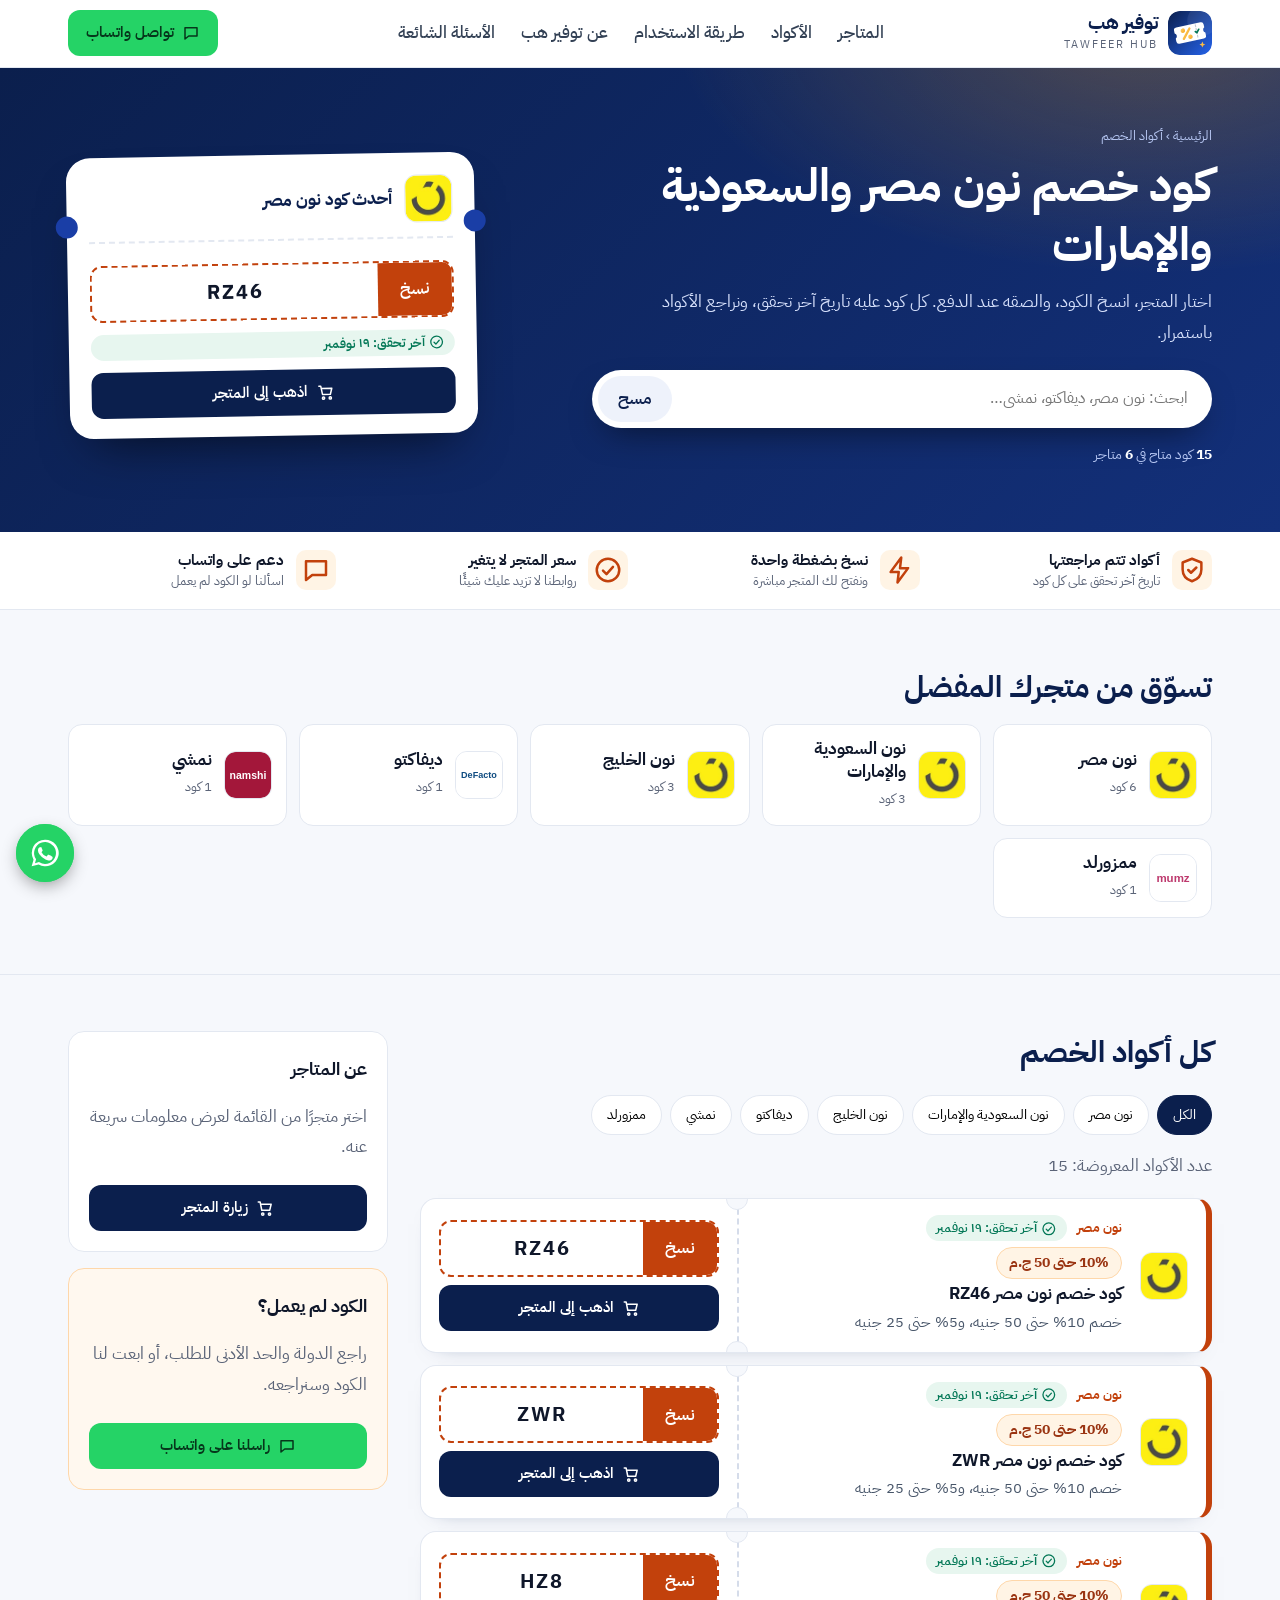
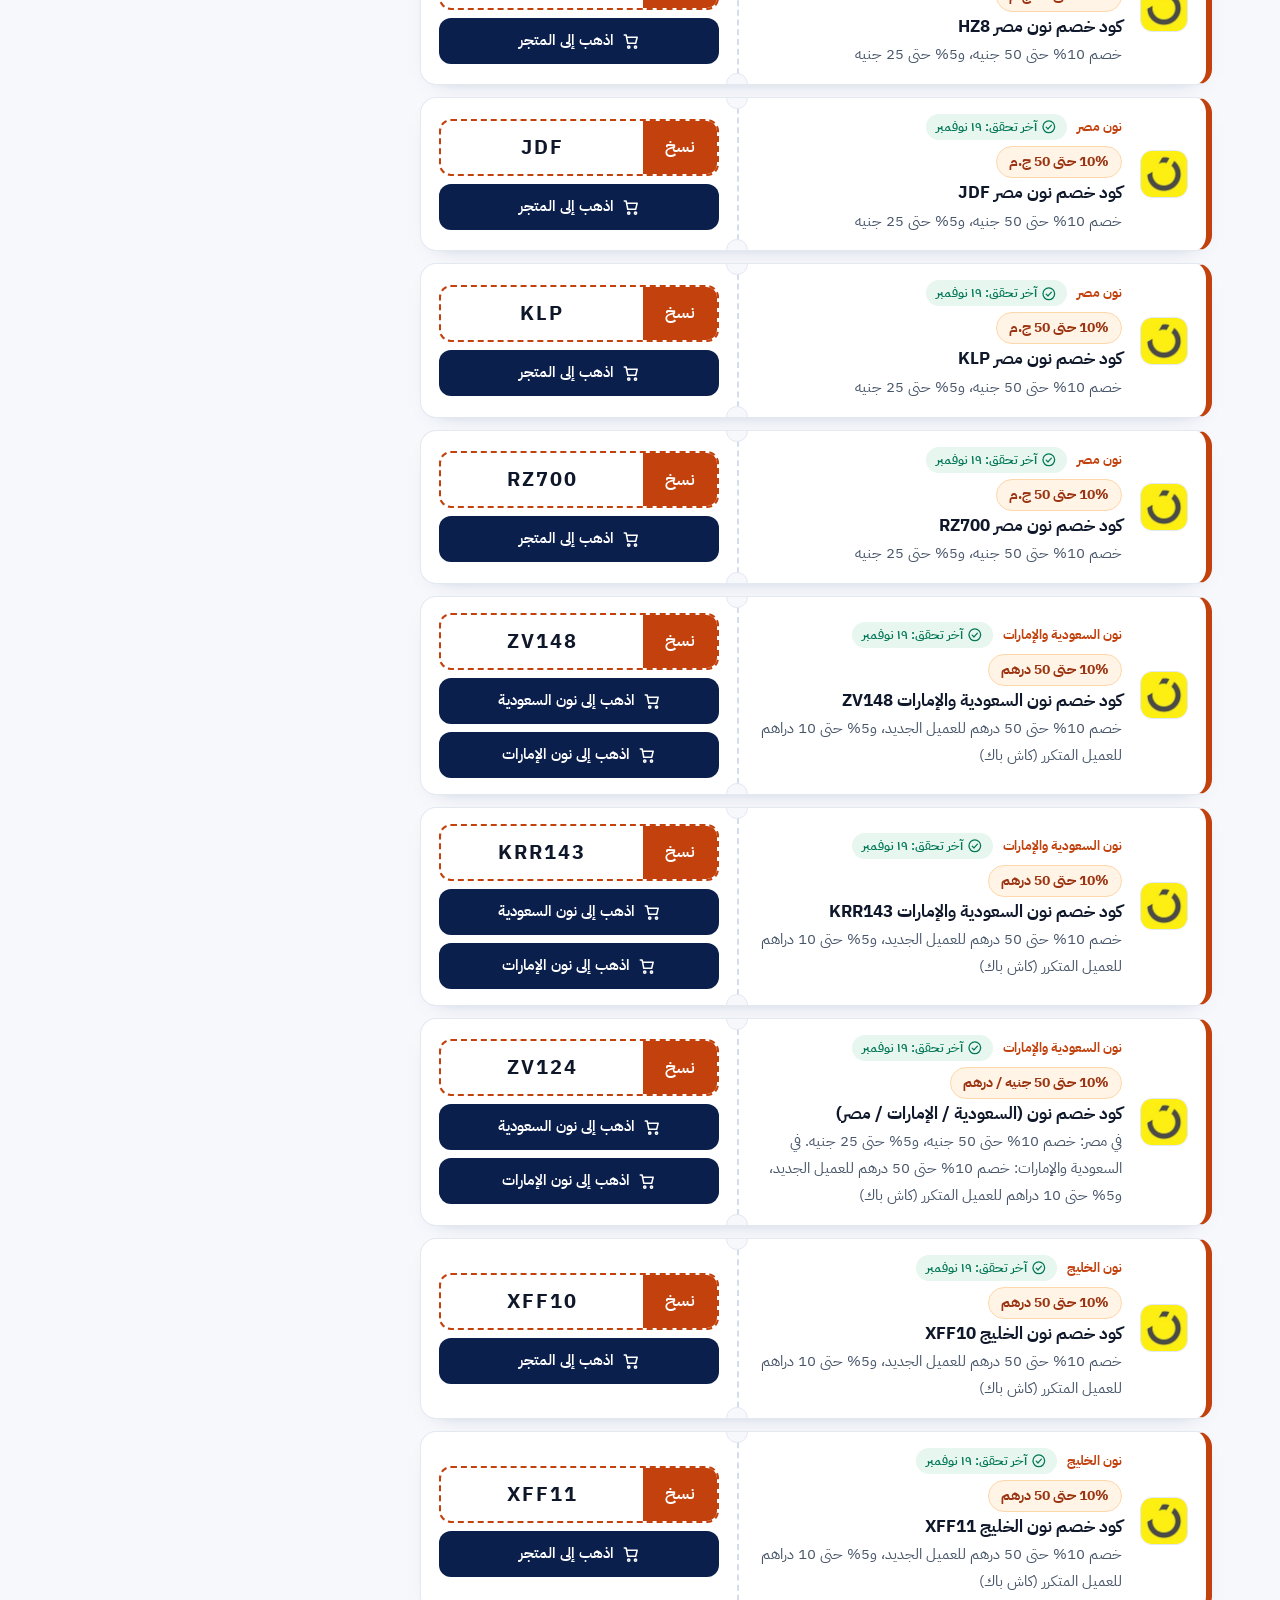
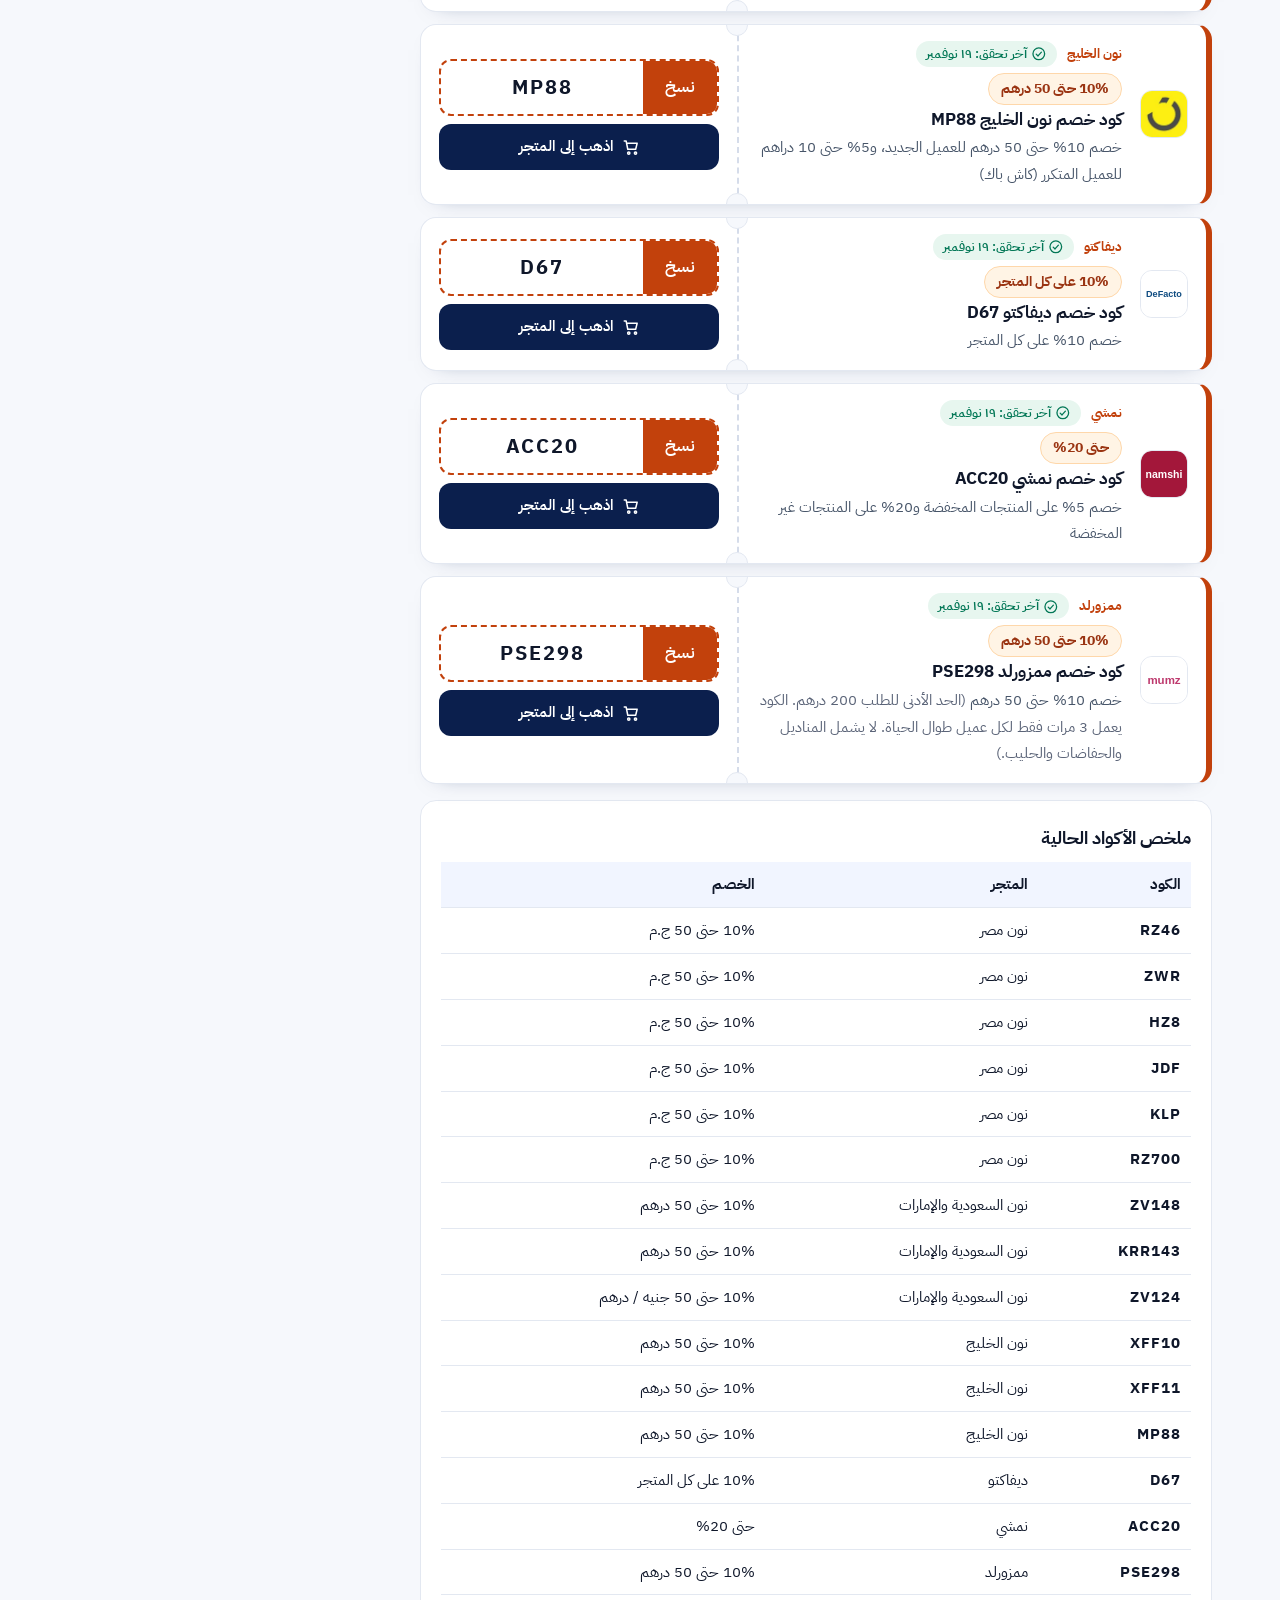
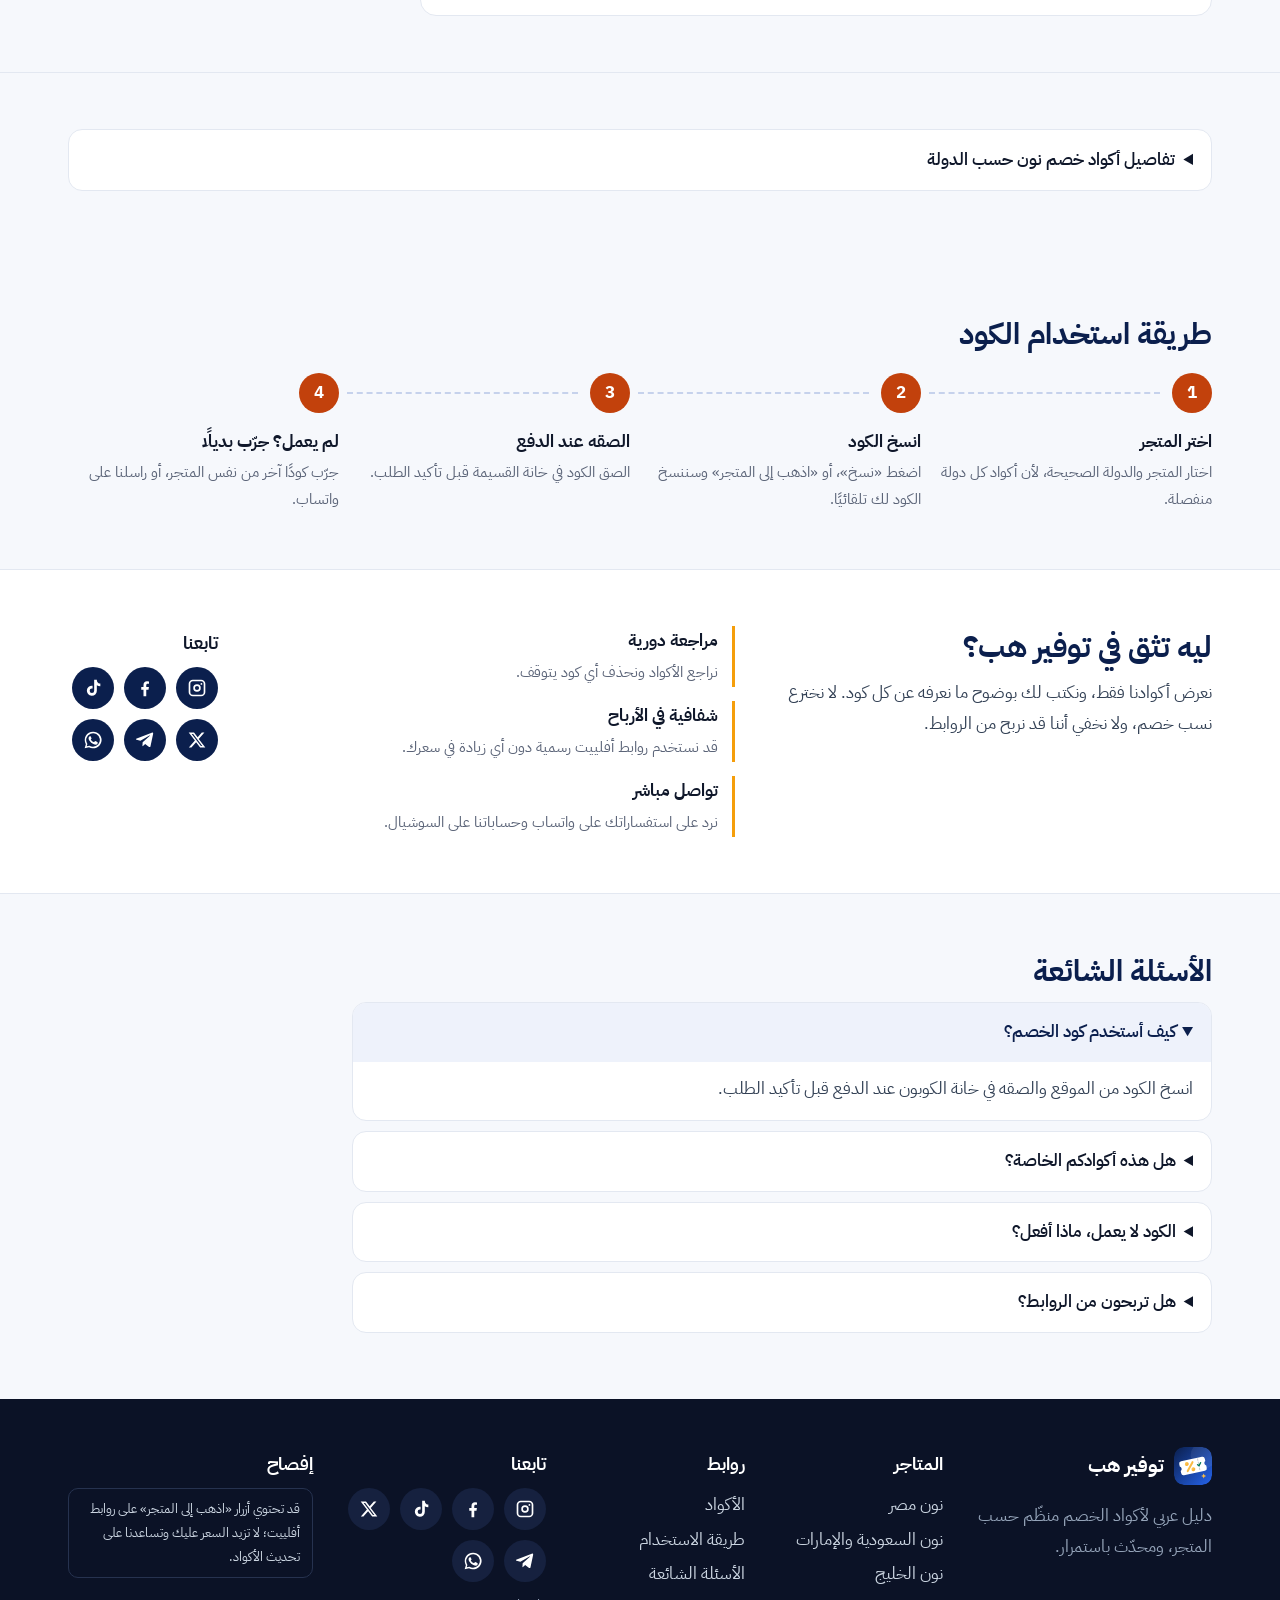
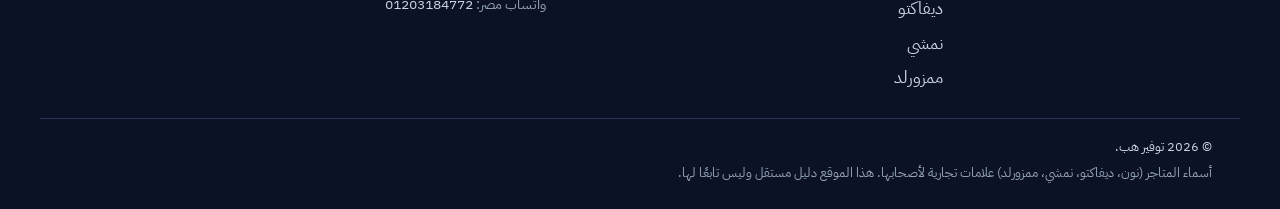
==== commit e9480bd1: "Add files via upload" ====
--- a/index.html
+++ b/index.html
@@ -16,6 +16,7 @@
   <meta property="og:type" content="website" />
   <meta property="og:title" content="كود خصم نون مصر ZV124 | أكواد وكوبونات نون | توفير هب" />
   <meta property="og:description" content="انسخ الكود واذهب للمتجر مباشرة. أكواد منظمة حسب المتجر ومحدّثة." />
+  <meta property="og:url" content="https://noon-codes.com/" />
   <meta property="og:locale" content="ar_EG" />
   <meta name="theme-color" content="#0b1f4d" />
   <link rel="icon" type="image/svg+xml" href="logo.svg" />
@@ -26,191 +27,6 @@
   <link rel="preload" as="style" href="https://fonts.googleapis.com/css2?family=IBM+Plex+Sans+Arabic:wght@400;500;600;700&display=swap" />
   <link rel="stylesheet" href="https://fonts.googleapis.com/css2?family=IBM+Plex+Sans+Arabic:wght@400;500;600;700&display=swap" media="print" onload="this.media='all'" />
   <noscript><link rel="stylesheet" href="https://fonts.googleapis.com/css2?family=IBM+Plex+Sans+Arabic:wght@400;500;600;700&display=swap" /></noscript>
-  <style>
-:root{
---bg:#f6f8fc;--card:#fff;--ink:#0f172a;--muted:#5b6478;--line:#e3e8f1;
---brand:#2563eb;--brand-d:#1e3a8a;--navy:#0b1f4d;--accent:#f5a524;--ok:#047857;--ok-bg:#e7f6ef;--wa:#25d366;
---store:#2563eb;--r:16px;--pad:clamp(16px,3.5vw,28px)
-}
-*{box-sizing:border-box}
-html{scroll-behavior:smooth;scroll-padding-top:84px;-webkit-text-size-adjust:100%}
-html,body{max-width:100%}
-body{overflow-x:clip;margin:0;font-family:"IBM Plex Sans Arabic","Segoe UI",Tahoma,Arial,sans-serif;background:var(--bg);color:var(--ink);line-height:1.85;font-size:clamp(15px,1.6vw,16.5px);-webkit-font-smoothing:antialiased}
-img{max-width:100%;height:auto}
-a{color:var(--brand)}
-.ic{width:1.2em;height:1.2em;flex:none;vertical-align:-.2em}
-.container{width:100%;max-width:1200px;margin-inline:auto;padding-inline:max(var(--pad),env(safe-area-inset-right)) max(var(--pad),env(safe-area-inset-left))}
-.visually-hidden{position:absolute;width:1px;height:1px;overflow:hidden;clip:rect(0 0 0 0)}
-:focus-visible{outline:3px solid var(--accent);outline-offset:2px;border-radius:6px}
-.skip{position:absolute;right:12px;top:-60px;background:#111;color:#fff;padding:8px 14px;border-radius:8px;z-index:70}
-.skip:focus{top:12px}
-h2{margin:0 0 10px;font-size:clamp(22px,3vw,30px);line-height:1.4;font-weight:700;color:var(--navy)}
-h3{margin:0 0 8px;font-size:clamp(16px,2.2vw,18px)}
-.muted{color:var(--muted)}
-.lead{max-width:60ch;color:#334155;margin:0}
-.site-header{background:rgba(255,255,255,.92);backdrop-filter:saturate(1.4) blur(10px);-webkit-backdrop-filter:saturate(1.4) blur(10px);position:sticky;top:0;z-index:30;border-bottom:1px solid var(--line);padding-top:env(safe-area-inset-top)}
-.header-inner{display:flex;align-items:center;justify-content:space-between;gap:16px;padding-block:10px}
-.brand{display:flex;align-items:center;gap:10px;text-decoration:none;color:var(--navy);flex-shrink:0}
-.brand img{width:44px;height:44px;border-radius:12px;display:block}
-.brand b{display:block;font-size:19px;line-height:1.25;font-weight:700}
-.brand small{display:block;font-size:11px;letter-spacing:2px;color:var(--muted);direction:ltr;text-align:start}
-nav{display:flex;gap:2px;min-width:0;margin-inline:auto}
-nav a{color:#334155;text-decoration:none;font-weight:500;padding:8px 12px;border-radius:10px;white-space:nowrap}
-nav a:hover{background:#eef2fb;color:var(--navy)}
-.head-cta{min-height:42px;font-size:14px}
-.btn{display:inline-flex;align-items:center;justify-content:center;gap:8px;border-radius:12px;padding:0 18px;min-height:46px;font:inherit;font-weight:600;font-size:15px;cursor:pointer;text-decoration:none;border:0;background:var(--navy);color:#fff;transition:background .15s}
-.btn:hover{background:var(--brand-d)}
-.btn-wa{background:var(--wa);color:#06361b}
-.btn-wa:hover{background:#1ebe5b}
-.hero{background:radial-gradient(900px 420px at 85% -10%,rgba(245,165,36,.22),transparent 60%),radial-gradient(700px 400px at 0% 100%,rgba(96,140,255,.35),transparent 60%),linear-gradient(135deg,var(--navy),#17399a);color:#fff;padding:clamp(28px,5vw,56px) 0 clamp(36px,6vw,64px)}
-.hero-grid{display:grid;grid-template-columns:minmax(0,1.25fr) minmax(280px,.75fr);gap:clamp(24px,5vw,56px);align-items:center}
-.crumbs{margin:0 0 8px;color:#b6c6f2;font-size:13px}
-.hero h1{margin:0 0 12px;font-size:clamp(28px,5vw,46px);line-height:1.3;font-weight:700;max-width:20ch;color:#fff}
-.hero .lead{color:#d6e0fb}
-.search-row{display:flex;gap:8px;margin-top:22px;max-width:620px;background:#fff;padding:6px;border-radius:999px;box-shadow:0 14px 34px -14px rgba(0,0,0,.6)}
-.search-row input{flex:1;min-width:0;min-height:46px;padding:0 18px;border:0;border-radius:999px;font:inherit;font-size:16px;background:transparent;color:var(--ink)}
-.search-row input:focus{outline:none}
-.search-row:focus-within{outline:3px solid var(--accent)}
-.search-row button{min-height:46px;padding:0 20px;border:0;background:#eef2fb;color:var(--navy);border-radius:999px;cursor:pointer;font:inherit;font-weight:600}
-.hero-stats{margin:14px 0 0;color:#b6c6f2;font-size:14px;min-height:26px}
-.hero-stats b{color:#fff}
-.ticket{position:relative;background:#fff;color:var(--ink);border-radius:24px;padding:22px 22px 20px;display:flex;flex-direction:column;gap:12px;box-shadow:0 26px 50px -24px rgba(0,0,0,.65);transform:rotate(-1.5deg)}
-.ticket::before,.ticket::after{content:"";position:absolute;top:58px;width:22px;height:22px;border-radius:50%;background:#1a3ea6}
-.ticket::before{inset-inline-start:-11px}.ticket::after{inset-inline-end:-11px}
-.t-top{display:flex;align-items:center;gap:12px;margin:0 0 10px;padding-bottom:14px;border-bottom:2px dashed var(--line);font-weight:700;color:var(--navy);font-size:17px}
-.ticket .ver{margin:0}
-.ticket .btn{width:100%}
-.ver{display:inline-flex;align-items:center;gap:5px;color:var(--ok);background:var(--ok-bg);border-radius:999px;padding:1px 10px;font-size:12.5px;font-weight:600}
-.trust-strip{background:#fff;border-bottom:1px solid var(--line)}
-.trust-strip ul{list-style:none;margin:0 auto;padding-block:18px;display:grid;grid-template-columns:repeat(4,1fr);gap:8px 24px}
-.trust-strip li{display:flex;gap:12px;align-items:center}
-.trust-strip .ic{width:30px;height:30px;color:var(--brand);padding:5px;background:#eaf0ff;border-radius:10px;box-sizing:content-box}
-.trust-strip b{display:block;line-height:1.4;font-size:15px}
-.trust-strip small{display:block;color:var(--muted);font-size:13px;line-height:1.5}
-.section{padding:clamp(30px,5vw,56px) 0}
-.section-alt{background:#fff;border-block:1px solid var(--line)}
-.store-grid{display:grid;grid-template-columns:repeat(auto-fill,minmax(min(100%,190px),1fr));gap:12px;margin-top:16px}
-.store-card{display:flex;align-items:center;gap:12px;background:var(--card);border:1px solid var(--line);border-radius:14px;padding:12px 14px;text-align:start;cursor:pointer;font:inherit;color:inherit;min-height:68px;transition:border-color .15s,box-shadow .15s}
-.store-card:hover{border-color:var(--store);box-shadow:0 10px 22px -16px var(--store)}
-.store-card strong{display:block;line-height:1.4}
-.store-card small{color:var(--muted);font-size:13px}
-.ava{width:48px;height:48px;flex:none;border-radius:12px;object-fit:contain;background:#fff;border:1px solid var(--line);display:block}
-.layout{display:grid;grid-template-columns:minmax(0,1fr) 320px;gap:clamp(18px,3vw,32px);align-items:start}
-.main-col,.side-col{min-width:0}
-.side-col{position:sticky;top:90px}
-.codes-head{display:flex;flex-wrap:wrap;gap:12px;align-items:center;justify-content:space-between}
-.filters{display:flex;flex-wrap:wrap;gap:8px}
-.filter{border:1px solid var(--line);background:#fff;border-radius:999px;padding:6px 15px;min-height:38px;cursor:pointer;font:inherit;font-size:14px;white-space:nowrap}
-.filter:hover{border-color:var(--brand)}
-.filter.is-active{background:var(--navy);color:#fff;border-color:var(--navy)}
-.cards{display:flex;flex-direction:column;gap:12px;margin-top:12px}
-.coupon{display:grid;grid-template-columns:auto minmax(0,1fr) minmax(250px,300px);gap:14px 18px;align-items:center;background:var(--card);border:1px solid var(--line);border-inline-start:5px solid var(--store);border-radius:var(--r);padding:16px 18px}
-.coupon:hover{box-shadow:0 14px 28px -20px var(--store)}
-.c-body{min-width:0}
-.c-meta{display:flex;flex-wrap:wrap;gap:4px 10px;align-items:center;font-size:13px;margin-bottom:2px}
-.badge{color:var(--store);font-weight:700}
-.c-body h3{margin:0;line-height:1.5}
-.c-body p{margin:2px 0 0;color:#475569;font-size:14.5px;overflow-wrap:anywhere}
-.c-actions{display:flex;flex-direction:column;gap:8px}
-.code-box{display:flex;min-width:0;border:2px dashed var(--store);border-radius:12px;overflow:hidden;background:#fff;direction:ltr}
-.code-box .code{flex:1;min-width:0;display:flex;align-items:center;justify-content:center;font-weight:700;letter-spacing:2px;font-size:clamp(18px,2.4vw,20px);padding:8px 10px;overflow-wrap:anywhere}
-.code-box .btn-copy{border:0;background:var(--store);color:#fff;padding:0 22px;min-height:46px;font:inherit;font-weight:600;cursor:pointer}
-.code-box .btn-copy:hover{filter:brightness(.92)}
-.empty{padding:22px;border:1px dashed var(--line);border-radius:var(--r);background:#fff}
-.box{background:var(--card);border:1px solid var(--line);border-radius:var(--r);padding:clamp(16px,2vw,20px);margin-top:16px}
-.side-col .box:first-child{margin-top:0}
-.box .btn{width:100%;margin-top:6px}
-.help{background:#f1fbf5;border-color:#bfe8d0}
-.table-wrap{overflow-x:auto;-webkit-overflow-scrolling:touch}
-table{width:100%;border-collapse:collapse;font-size:14.5px}
-th,td{text-align:start;padding:9px 10px;border-bottom:1px solid var(--line);white-space:nowrap}
-th{background:#f1f5ff}
-td.mono{font-weight:700;direction:ltr;text-align:end;letter-spacing:1px}
-.steps{list-style:none;counter-reset:s;margin:18px 0 0;padding:0;display:grid;grid-template-columns:repeat(4,1fr);gap:20px}
-.steps li{counter-increment:s;position:relative;padding-top:54px}
-.steps li::before{content:counter(s);position:absolute;top:0;inset-inline-start:0;width:40px;height:40px;border-radius:50%;background:var(--navy);color:#fff;display:flex;align-items:center;justify-content:center;font-weight:700}
-.steps li::after{content:"";position:absolute;top:19px;inset-inline-start:52px;inset-inline-end:-12px;border-top:2px dashed #c6d2ec}
-.steps li:last-child::after{display:none}
-.steps b{display:block;margin-bottom:2px}
-.steps span{color:var(--muted);font-size:14.5px;display:block}
-.trust-grid{display:grid;grid-template-columns:1.1fr 1.2fr auto;gap:clamp(20px,4vw,44px);align-items:start}
-.trust-list{list-style:none;margin:0;padding:0;display:grid;gap:14px}
-.trust-list li{padding-inline-start:14px;border-inline-start:3px solid var(--accent)}
-.trust-list b{display:block}
-.trust-list span{color:var(--muted);font-size:14.5px}
-.follow .social{max-width:150px}
-details{border:1px solid var(--line);border-radius:14px;margin-bottom:10px;background:#fff;max-width:860px;overflow:hidden}
-summary{cursor:pointer;font-weight:600;padding:14px 18px;min-height:50px}
-details[open] summary{background:#eef2fb;color:var(--navy)}
-details p{margin:0;padding:12px 18px 16px;color:#334155}
-.site-footer{background:#0b1226;color:#cbd5e1;padding:clamp(32px,4vw,48px) 0 calc(22px + env(safe-area-inset-bottom))}
-.site-footer a{color:#cbd5e1;text-decoration:none}.site-footer a:hover{text-decoration:underline}
-.foot-grid{display:grid;grid-template-columns:1.4fr 1fr 1fr 1.2fr 1.4fr;gap:24px}
-.foot-brand{display:flex;align-items:center;gap:10px;color:#fff;font-size:20px;font-weight:700;margin-bottom:8px}
-.foot-brand img{width:38px;height:38px;border-radius:10px}
-.site-footer h3{margin:0 0 8px;color:#fff}
-.site-footer ul{list-style:none;margin:0;padding:0;line-height:2.1}
-.site-footer .muted{color:#94a3b8}
-.disclosure{font-size:13px;border:1px solid #26324f;border-radius:10px;padding:8px 12px;margin:0}
-.copy{border-top:1px solid #26324f;margin-top:22px;padding-top:14px;font-size:13px}
-.copy p{margin:2px 0}
-.social{display:flex;flex-wrap:wrap;gap:10px}
-.social a{width:42px;height:42px;border-radius:50%;display:inline-flex;align-items:center;justify-content:center;background:#16213f;color:#fff;transition:background .15s,transform .15s}
-.social a:hover{background:var(--accent);color:#0b1226;text-decoration:none;transform:translateY(-2px)}
-.section-alt .social a{background:var(--navy)}
-.section-alt .social a:hover{background:var(--accent)}
-.wa{margin:10px 0 0;font-size:14px}
-#toast{position:fixed;bottom:calc(20px + env(safe-area-inset-bottom));right:50%;transform:translateX(50%);background:#0f172a;color:#fff;padding:10px 20px;border-radius:999px;opacity:0;pointer-events:none;transition:opacity .2s;z-index:60;max-width:90vw;text-align:center}
-#toast.show{opacity:1}
-.wa-float{position:fixed;left:max(16px,env(safe-area-inset-left));bottom:calc(18px + env(safe-area-inset-bottom));width:58px;height:58px;border-radius:50%;background:var(--wa);color:#fff;display:flex;align-items:center;justify-content:center;box-shadow:0 6px 18px -4px rgba(0,0,0,.45);z-index:55;transition:transform .15s}
-.wa-float:hover{transform:scale(1.08);background:#1ebe5b}
-.wa-float::after{content:"";position:absolute;inset:0;border-radius:50%;border:2px solid var(--wa);animation:waPulse 2.2s infinite;pointer-events:none}
-@keyframes waPulse{0%{transform:scale(1);opacity:.7}100%{transform:scale(1.5);opacity:0}}
-@media (min-width:1440px){.container{max-width:1320px}.layout{grid-template-columns:minmax(0,1fr) 360px}}
-@media (max-width:1100px){.foot-grid{grid-template-columns:1fr 1fr 1fr}.head-cta{display:none}}
-@media (max-width:1024px){.layout{grid-template-columns:minmax(0,1fr) 280px}.coupon{grid-template-columns:auto minmax(0,1fr)}.c-actions{grid-column:1/-1;flex-direction:row;flex-wrap:wrap}.c-actions>*{flex:1 1 220px}}
-@media (max-width:900px){
-.hero-grid{grid-template-columns:minmax(0,1fr)}
-.ticket{transform:none;max-width:420px}
-.trust-strip ul{grid-template-columns:1fr 1fr}
-.steps{grid-template-columns:1fr 1fr}.steps li::after{display:none}
-.trust-grid{grid-template-columns:minmax(0,1fr)}
-.layout{grid-template-columns:minmax(0,1fr)}
-.side-col{position:static;display:grid;grid-template-columns:1fr 1fr;gap:16px}
-.side-col .box{margin-top:0}
-.foot-grid{grid-template-columns:1fr 1fr}
-}
-@media (max-width:640px){
-.header-inner{flex-direction:column;align-items:stretch;gap:4px;padding-bottom:4px}
-nav{overflow-x:auto;scrollbar-width:none;-webkit-overflow-scrolling:touch;margin-inline:-6px}
-nav::-webkit-scrollbar{display:none}
-.filters{flex-wrap:nowrap;overflow-x:auto;width:100%;padding-bottom:6px;scrollbar-width:none}
-.filters::-webkit-scrollbar{display:none}
-.trust-strip ul,.steps,.side-col{grid-template-columns:minmax(0,1fr)}
-.coupon{padding:14px}
-.c-actions{flex-direction:column}
-.search-row button{padding:0 14px}
-.foot-grid{grid-template-columns:minmax(0,1fr)}
-}
-@media (max-width:360px){.brand small{display:none}}
-@media (hover:none){.store-card:hover,.coupon:hover{box-shadow:none}}
-@media (prefers-reduced-motion:reduce){html{scroll-behavior:auto}*{transition:none!important}.wa-float::after{animation:none}}
-@media (max-width:480px){
-.hero h1{font-size:26px}
-.ticket{max-width:none;padding:18px}
-.ava{width:42px;height:42px}
-.coupon{grid-template-columns:auto minmax(0,1fr);gap:10px 12px}
-.code-box .btn-copy{padding:0 16px}
-.store-grid{grid-template-columns:1fr 1fr}
-.store-card{padding:10px;gap:8px;min-height:60px}
-.store-card strong{font-size:14px}
-.side-col{gap:12px}
-}
-@media (max-width:360px){.store-grid{grid-template-columns:minmax(0,1fr)}}
-#codes-text ul{padding-inline-start:20px;margin:8px 0 16px}
-#codes-text li{margin:4px 0}
-#codes-text h3{margin-top:14px}
-</style>
   <script type="application/ld+json">
   {"@context":"https://schema.org","@type":"WebSite","name":"توفير هب - Tawfeer Hub","inLanguage":"ar","sameAs":["https://www.instagram.com/nooncodeegypt","https://www.facebook.com/NoonOffers.Eg","https://www.tiktok.com/@noon.eg.c","https://x.com/nooncodegy","https://t.me/+5mHsisvzLKs3OGU0"],"url":"https://noon-codes.com/","potentialAction":{"@type":"SearchAction","target":"https://noon-codes.com/?q={search_term_string}","query-input":"required name=search_term_string"}}
   </script>
@@ -222,6 +38,7 @@
     {"@type":"Question","name":"هل الموقع يربح من الروابط؟","acceptedAnswer":{"@type":"Answer","text":"قد نستخدم روابط أفلييت رسمية. هذا لا يزيد السعر عليك، ويساعدنا على تحديث الأكواد باستمرار."}}
   ]}
   </script>
+<link rel="stylesheet" href="/style.css?v=2" />
 </head>
 <body>
 <svg width="0" height="0" style="position:absolute" aria-hidden="true"><defs>
@@ -246,7 +63,7 @@
         <a href="#trust">عن توفير هب</a>
         <a href="#faq">الأسئلة الشائعة</a>
       </nav>
-      <a class="btn btn-wa head-cta" href="https://wa.me/201203184772" target="_blank" rel="noopener noreferrer"><svg class="ic" width="20" height="20"><use href="#i-chat"/></svg>تواصل واتساب</a>
+      <a class="btn btn-wa head-cta" aria-label="تواصل واتساب" href="https://wa.me/201203184772" target="_blank" rel="noopener noreferrer"><svg class="ic" width="20" height="20"><use href="#i-chat"/></svg><span>تواصل واتساب</span></a>
     </div>
   </header>
 
@@ -256,7 +73,7 @@
         <div class="hero-copy">
           <p class="crumbs">الرئيسية › أكواد الخصم</p>
           <h1 id="pageTitle">كود خصم نون مصر والسعودية والإمارات</h1>
-          <p class="lead">اختار المتجر، انسخ الكود، والصقه عند الدفع. كل كود عليه علامة تحقق، ونراجع الأكواد باستمرار.</p>
+          <p class="lead">اختار المتجر، انسخ الكود، والصقه عند الدفع. كل كود عليه تاريخ آخر تحقق، ونراجع الأكواد باستمرار.</p>
           <div class="search-row">
             <label class="visually-hidden" for="q">ابحث عن متجر أو كود</label>
             <input id="q" type="search" placeholder="ابحث: نون مصر، ديفاكتو، نمشي…" autocomplete="off" />
@@ -270,7 +87,7 @@
 
     <section class="trust-strip" aria-label="مميزات الموقع">
       <ul class="container">
-        <li><svg class="ic" width="20" height="20"><use href="#i-shield"/></svg><span><b>أكواد متحقق منها</b><small>علامة التحقق على كل كود</small></span></li>
+        <li><svg class="ic" width="20" height="20"><use href="#i-shield"/></svg><span><b>أكواد تتم مراجعتها</b><small>تاريخ آخر تحقق على كل كود</small></span></li>
         <li><svg class="ic" width="20" height="20"><use href="#i-bolt"/></svg><span><b>نسخ بضغطة واحدة</b><small>ونفتح لك المتجر مباشرة</small></span></li>
         <li><svg class="ic" width="20" height="20"><use href="#i-check"/></svg><span><b>سعر المتجر لا يتغير</b><small>روابطنا لا تزيد عليك شيئًا</small></span></li>
         <li><svg class="ic" width="20" height="20"><use href="#i-chat"/></svg><span><b>دعم على واتساب</b><small>اسألنا لو الكود لم يعمل</small></span></li>
@@ -284,31 +101,7 @@
       </div>
     </section>
 
-<section id="codes-text" class="section" style="padding-block:28px">
-  <div class="container">
-    <h2>أكواد خصم نون المتاحة حاليا</h2>
-    <p>الأكواد دي موجودة في الموقع، وكل كود بيتطبق عند الدفع في نون. حدد الدولة الصحيحة قبل ما تدفع، وشوف شروط الكود في نون نفسها لأن الخصم بيتغير.</p>
-    <h3>كود خصم نون مصر</h3>
-    <ul>
-      <li><strong dir="ltr">RZ46</strong> — استخدم الكود عند الدفع في نون مصر.</li>
-      <li><strong dir="ltr">ZWR</strong> — استخدم الكود عند الدفع في نون مصر.</li>
-      <li><strong dir="ltr">H28</strong> — استخدم الكود عند الدفع في نون مصر.</li>
-      <li><strong dir="ltr">JDF</strong> — استخدم الكود عند الدفع في نون مصر.</li>
-      <li><strong dir="ltr">KLP</strong> — استخدم الكود عند الدفع في نون مصر.</li>
-      <li><strong dir="ltr">XFF10</strong> — استخدم الكود عند الدفع في نون مصر.</li>
-      <li><strong dir="ltr">RZ700</strong> — استخدم الكود عند الدفع في نون مصر.</li>
-    </ul>
-    <h3>كود خصم نون السعودية والإمارات والخليج</h3>
-    <ul>
-      <li><strong dir="ltr">ZV148</strong> — للاستخدام في نون السعودية والإمارات.</li>
-      <li><strong dir="ltr">KRR143</strong> — للاستخدام في نون السعودية والإمارات.</li>
-      <li><strong dir="ltr">ZV124</strong> — يعمل في السعودية والإمارات ومصر. اختر الدولة الصحيحة قبل الدفع.</li>
-      <li><strong dir="ltr">XFF11</strong> — للاستخدام في نون الخليج.</li>
-      <li><strong dir="ltr">MP88</strong> — للاستخدام في نون الخليج.</li>
-    </ul>
-    <p><a href="/noon-egypt.html">كل أكواد نون مصر</a> · <a href="/noon-saudi.html">نون السعودية</a> · <a href="/noon-uae.html">نون الإمارات</a> · <a href="/noon-offers.html">عروض نون</a></p>
-  </div>
-</section>
+
 
     <section id="codes" class="section section-alt">
       <div class="container layout">
@@ -354,6 +147,42 @@
       </div>
     </section>
 
+<section id="codes-text" class="section">
+  <div class="container">
+    <details class="seo-more">
+      <summary>تفاصيل أكواد خصم نون حسب الدولة</summary>
+      <div class="seo-body">
+    <p>كل كود بيتطبق عند الدفع في المتجر. اختار الدولة الصحيحة قبل ما تدفع، وشوف شروط الكود في المتجر نفسه لأن الخصم ممكن يتغير. آخر تحقق من الأكواد: 19 نوفمبر 2026.</p>
+    <h3>كود خصم نون مصر</h3>
+    <ul>
+      <li><strong dir="ltr">RZ46</strong> — خصم 10% حتى 50 جنيه، و5% حتى 25 جنيه</li>
+      <li><strong dir="ltr">ZWR</strong> — خصم 10% حتى 50 جنيه، و5% حتى 25 جنيه</li>
+      <li><strong dir="ltr">HZ8</strong> — خصم 10% حتى 50 جنيه، و5% حتى 25 جنيه</li>
+      <li><strong dir="ltr">JDF</strong> — خصم 10% حتى 50 جنيه، و5% حتى 25 جنيه</li>
+      <li><strong dir="ltr">KLP</strong> — خصم 10% حتى 50 جنيه، و5% حتى 25 جنيه</li>
+      <li><strong dir="ltr">RZ700</strong> — خصم 10% حتى 50 جنيه، و5% حتى 25 جنيه</li>
+    </ul>
+    <h3>كود خصم نون السعودية والإمارات والخليج</h3>
+    <ul>
+      <li><strong dir="ltr">ZV148</strong> — خصم 10% حتى 50 درهم للعميل الجديد، و5% حتى 10 دراهم للعميل المتكرر (كاش باك)</li>
+      <li><strong dir="ltr">KRR143</strong> — خصم 10% حتى 50 درهم للعميل الجديد، و5% حتى 10 دراهم للعميل المتكرر (كاش باك)</li>
+      <li><strong dir="ltr">ZV124</strong> — في مصر: خصم 10% حتى 50 جنيه، و5% حتى 25 جنيه. في السعودية والإمارات: خصم 10% حتى 50 درهم للعميل الجديد، و5% حتى 10 دراهم للعميل المتكرر (كاش باك)</li>
+      <li><strong dir="ltr">XFF10</strong> — خصم 10% حتى 50 درهم للعميل الجديد، و5% حتى 10 دراهم للعميل المتكرر (كاش باك)</li>
+      <li><strong dir="ltr">XFF11</strong> — خصم 10% حتى 50 درهم للعميل الجديد، و5% حتى 10 دراهم للعميل المتكرر (كاش باك)</li>
+      <li><strong dir="ltr">MP88</strong> — خصم 10% حتى 50 درهم للعميل الجديد، و5% حتى 10 دراهم للعميل المتكرر (كاش باك)</li>
+    </ul>
+    <h3>أكواد المتاجر الأخرى</h3>
+    <ul>
+      <li><strong dir="ltr">D67</strong> — خصم 10% على كل المتجر</li>
+      <li><strong dir="ltr">ACC20</strong> — خصم 5% على المنتجات المخفضة و20% على المنتجات غير المخفضة</li>
+      <li><strong dir="ltr">PSE298</strong> — خصم 10% حتى 50 درهم. الحد الأدنى للطلب 200 درهم. الكود يعمل 3 مرات فقط لكل عميل طوال الحياة. لا يشمل المناديل والحفاضات والحليب.</li>
+    </ul>
+    <p><a href="/noon-egypt">كل أكواد نون مصر</a> · <a href="/noon-saudi">نون السعودية</a> · <a href="/noon-uae">نون الإمارات</a> · <a href="/noon-offers">عروض نون</a></p>
+      </div>
+    </details>
+  </div>
+</section>
+
     <section id="how" class="section">
       <div class="container">
         <h2>طريقة استخدام الكود</h2>
@@ -423,6 +252,6 @@
     <svg viewBox="0 0 24 24" width="32" height="32" fill="currentColor" aria-hidden="true"><path d="M12 2a10 10 0 0 0-8.600 15L2 22l5.200-1.400A10 10 0 1 0 12 2Zm0 18.200a8.200 8.200 0 0 1-4.200-1.200l-.3-.2-3 .8.8-2.900-.2-.3A8.200 8.200 0 1 1 12 20.200Zm4.500-6.100c-.2-.1-1.500-.7-1.700-.8s-.4-.1-.6.100-.6.800-.8 1-.3.200-.6.100a6.700 6.700 0 0 1-3.300-2.900c-.2-.4.200-.4.700-1.300.1-.2 0-.3 0-.4l-.8-1.900c-.2-.5-.4-.4-.6-.4h-.5a1 1 0 0 0-.7.300 3 3 0 0 0-.9 2.200 5.200 5.200 0 0 0 1.100 2.800 11.900 11.900 0 0 0 4.600 4c1.700.7 2.400.8 3.300.7a2.800 2.800 0 0 0 1.800-1.300 2.200 2.200 0 0 0 .2-1.300c-.1-.1-.2-.2-.5-.3Z"/></svg>
   </a>
   <div id="toast" role="status" aria-live="polite"></div>
-  <script src="app.js?v=7" defer></script>
+  <script src="app.js?v=8" defer></script>
 </body>
 </html>
--- a/style.css
+++ b/style.css
@@ -0,0 +1,229 @@
+:root{
+--bg:#f6f8fc;--card:#fff;--ink:#0f172a;--muted:#5b6478;--line:#e3e8f1;
+--brand:#2563eb;--brand-d:#1e3a8a;--navy:#0b1f4d;--accent:#f5a524;--ok:#047857;--ok-bg:#e7f6ef;--wa:#25d366;
+--store:#2563eb;--r:16px;--pad:clamp(16px,3.5vw,28px)
+}
+*{box-sizing:border-box}
+html{scroll-behavior:smooth;scroll-padding-top:84px;-webkit-text-size-adjust:100%}
+html,body{max-width:100%}
+body{overflow-x:clip;margin:0;font-family:"IBM Plex Sans Arabic","Segoe UI",Tahoma,Arial,sans-serif;background:var(--bg);color:var(--ink);line-height:1.85;font-size:clamp(15px,1.6vw,16.5px);-webkit-font-smoothing:antialiased}
+img{max-width:100%;height:auto}
+a{color:var(--brand)}
+.ic{width:1.2em;height:1.2em;flex:none;vertical-align:-.2em}
+.container{width:100%;max-width:1200px;margin-inline:auto;padding-inline:max(var(--pad),env(safe-area-inset-right)) max(var(--pad),env(safe-area-inset-left))}
+.visually-hidden{position:absolute;width:1px;height:1px;overflow:hidden;clip:rect(0 0 0 0)}
+:focus-visible{outline:3px solid var(--accent);outline-offset:2px;border-radius:6px}
+.skip{position:absolute;right:12px;top:-60px;background:#111;color:#fff;padding:8px 14px;border-radius:8px;z-index:70}
+.skip:focus{top:12px}
+h2{margin:0 0 10px;font-size:clamp(22px,3vw,30px);line-height:1.4;font-weight:700;color:var(--navy)}
+h3{margin:0 0 8px;font-size:clamp(16px,2.2vw,18px)}
+.muted{color:var(--muted)}
+.lead{max-width:60ch;color:#334155;margin:0}
+.site-header{background:rgba(255,255,255,.92);backdrop-filter:saturate(1.4) blur(10px);-webkit-backdrop-filter:saturate(1.4) blur(10px);position:sticky;top:0;z-index:30;border-bottom:1px solid var(--line);padding-top:env(safe-area-inset-top)}
+.header-inner{display:flex;align-items:center;justify-content:space-between;gap:16px;padding-block:10px}
+.brand{display:flex;align-items:center;gap:10px;text-decoration:none;color:var(--navy);flex-shrink:0}
+.brand img{width:44px;height:44px;border-radius:12px;display:block}
+.brand b{display:block;font-size:19px;line-height:1.25;font-weight:700}
+.brand small{display:block;font-size:11px;letter-spacing:2px;color:var(--muted);direction:ltr;text-align:start}
+nav{display:flex;gap:2px;min-width:0;margin-inline:auto}
+nav a{color:#334155;text-decoration:none;font-weight:500;padding:8px 12px;border-radius:10px;white-space:nowrap}
+nav a:hover{background:#eef2fb;color:var(--navy)}
+.head-cta{min-height:42px;font-size:14px}
+.btn{display:inline-flex;align-items:center;justify-content:center;gap:8px;border-radius:12px;padding:0 18px;min-height:46px;font:inherit;font-weight:600;font-size:15px;cursor:pointer;text-decoration:none;border:0;background:var(--navy);color:#fff;transition:background .15s}
+.btn:hover{background:var(--brand-d)}
+.btn-wa{background:var(--wa);color:#06361b}
+.btn-wa:hover{background:#1ebe5b}
+.hero{background:radial-gradient(900px 420px at 85% -10%,rgba(245,165,36,.22),transparent 60%),radial-gradient(700px 400px at 0% 100%,rgba(96,140,255,.35),transparent 60%),linear-gradient(135deg,var(--navy),#17399a);color:#fff;padding:clamp(28px,5vw,56px) 0 clamp(36px,6vw,64px)}
+.hero-grid{display:grid;grid-template-columns:minmax(0,1.25fr) minmax(280px,.75fr);gap:clamp(24px,5vw,56px);align-items:center}
+.crumbs{margin:0 0 8px;color:#b6c6f2;font-size:13px}
+.hero h1{margin:0 0 12px;font-size:clamp(28px,5vw,46px);line-height:1.3;font-weight:700;max-width:20ch;color:#fff}
+.hero .lead{color:#d6e0fb}
+.search-row{display:flex;gap:8px;margin-top:22px;max-width:620px;background:#fff;padding:6px;border-radius:999px;box-shadow:0 14px 34px -14px rgba(0,0,0,.6)}
+.search-row input{flex:1;min-width:0;min-height:46px;padding:0 18px;border:0;border-radius:999px;font:inherit;font-size:16px;background:transparent;color:var(--ink)}
+.search-row input:focus{outline:none}
+.search-row:focus-within{outline:3px solid var(--accent)}
+.search-row button{min-height:46px;padding:0 20px;border:0;background:#eef2fb;color:var(--navy);border-radius:999px;cursor:pointer;font:inherit;font-weight:600}
+.hero-stats{margin:14px 0 0;color:#b6c6f2;font-size:14px;min-height:26px}
+.hero-stats b{color:#fff}
+.ticket{position:relative;background:#fff;color:var(--ink);border-radius:24px;padding:22px 22px 20px;display:flex;flex-direction:column;gap:12px;box-shadow:0 26px 50px -24px rgba(0,0,0,.65);transform:rotate(-1.5deg)}
+.ticket::before,.ticket::after{content:"";position:absolute;top:58px;width:22px;height:22px;border-radius:50%;background:#1a3ea6}
+.ticket::before{inset-inline-start:-11px}.ticket::after{inset-inline-end:-11px}
+.t-top{display:flex;align-items:center;gap:12px;margin:0 0 10px;padding-bottom:14px;border-bottom:2px dashed var(--line);font-weight:700;color:var(--navy);font-size:17px}
+.ticket .ver{margin:0}
+.ticket .btn{width:100%}
+.ver{display:inline-flex;align-items:center;gap:5px;color:var(--ok);background:var(--ok-bg);border-radius:999px;padding:1px 10px;font-size:12.5px;font-weight:600}
+.trust-strip{background:#fff;border-bottom:1px solid var(--line)}
+.trust-strip ul{list-style:none;margin:0 auto;padding-block:18px;display:grid;grid-template-columns:repeat(4,1fr);gap:8px 24px}
+.trust-strip li{display:flex;gap:12px;align-items:center}
+.trust-strip .ic{width:30px;height:30px;color:var(--brand);padding:5px;background:#eaf0ff;border-radius:10px;box-sizing:content-box}
+.trust-strip b{display:block;line-height:1.4;font-size:15px}
+.trust-strip small{display:block;color:var(--muted);font-size:13px;line-height:1.5}
+.section{padding:clamp(30px,5vw,56px) 0}
+.section-alt{background:#fff;border-block:1px solid var(--line)}
+.store-grid{display:grid;grid-template-columns:repeat(auto-fill,minmax(min(100%,190px),1fr));gap:12px;margin-top:16px}
+.store-card{display:flex;align-items:center;gap:12px;background:var(--card);border:1px solid var(--line);border-radius:14px;padding:12px 14px;text-align:start;cursor:pointer;font:inherit;color:inherit;min-height:68px;transition:border-color .15s,box-shadow .15s}
+.store-card:hover{border-color:var(--store);box-shadow:0 10px 22px -16px var(--store)}
+.store-card strong{display:block;line-height:1.4}
+.store-card small{color:var(--muted);font-size:13px}
+.ava{width:48px;height:48px;flex:none;border-radius:12px;object-fit:contain;background:#fff;border:1px solid var(--line);display:block}
+.layout{display:grid;grid-template-columns:minmax(0,1fr) 320px;gap:clamp(18px,3vw,32px);align-items:start}
+.main-col,.side-col{min-width:0}
+.side-col{position:sticky;top:90px}
+.codes-head{display:flex;flex-wrap:wrap;gap:12px;align-items:center;justify-content:space-between}
+.filters{display:flex;flex-wrap:wrap;gap:8px}
+.filter{border:1px solid var(--line);background:#fff;border-radius:999px;padding:6px 15px;min-height:38px;cursor:pointer;font:inherit;font-size:14px;white-space:nowrap}
+.filter:hover{border-color:var(--brand)}
+.filter.is-active{background:var(--navy);color:#fff;border-color:var(--navy)}
+.cards{display:flex;flex-direction:column;gap:12px;margin-top:12px}
+.coupon{display:grid;grid-template-columns:auto minmax(0,1fr) minmax(250px,300px);gap:14px 18px;align-items:center;background:var(--card);border:1px solid var(--line);border-inline-start:5px solid var(--store);border-radius:var(--r);padding:16px 18px}
+.coupon:hover{box-shadow:0 14px 28px -20px var(--store)}
+.c-body{min-width:0}
+.c-meta{display:flex;flex-wrap:wrap;gap:4px 10px;align-items:center;font-size:13px;margin-bottom:2px}
+.badge{color:var(--store);font-weight:700}
+.c-body h3{margin:0;line-height:1.5}
+.c-body p{margin:2px 0 0;color:#475569;font-size:14.5px;overflow-wrap:anywhere}
+.c-actions{display:flex;flex-direction:column;gap:8px}
+.code-box{display:flex;min-width:0;border:2px dashed var(--store);border-radius:12px;overflow:hidden;background:#fff;direction:ltr}
+.code-box .code{flex:1;min-width:0;display:flex;align-items:center;justify-content:center;font-weight:700;letter-spacing:2px;font-size:clamp(18px,2.4vw,20px);padding:8px 10px;overflow-wrap:anywhere}
+.code-box .btn-copy{border:0;background:var(--store);color:#fff;padding:0 22px;min-height:46px;font:inherit;font-weight:600;cursor:pointer}
+.code-box .btn-copy:hover{filter:brightness(.92)}
+.empty{padding:22px;border:1px dashed var(--line);border-radius:var(--r);background:#fff}
+.box{background:var(--card);border:1px solid var(--line);border-radius:var(--r);padding:clamp(16px,2vw,20px);margin-top:16px}
+.side-col .box:first-child{margin-top:0}
+.box .btn{width:100%;margin-top:6px}
+.help{background:#f1fbf5;border-color:#bfe8d0}
+.table-wrap{overflow-x:auto;-webkit-overflow-scrolling:touch}
+table{width:100%;border-collapse:collapse;font-size:14.5px}
+th,td{text-align:start;padding:9px 10px;border-bottom:1px solid var(--line);white-space:nowrap}
+th{background:#f1f5ff}
+td.mono{font-weight:700;direction:ltr;text-align:end;letter-spacing:1px}
+.steps{list-style:none;counter-reset:s;margin:18px 0 0;padding:0;display:grid;grid-template-columns:repeat(4,1fr);gap:20px}
+.steps li{counter-increment:s;position:relative;padding-top:54px}
+.steps li::before{content:counter(s);position:absolute;top:0;inset-inline-start:0;width:40px;height:40px;border-radius:50%;background:var(--navy);color:#fff;display:flex;align-items:center;justify-content:center;font-weight:700}
+.steps li::after{content:"";position:absolute;top:19px;inset-inline-start:52px;inset-inline-end:-12px;border-top:2px dashed #c6d2ec}
+.steps li:last-child::after{display:none}
+.steps b{display:block;margin-bottom:2px}
+.steps span{color:var(--muted);font-size:14.5px;display:block}
+.trust-grid{display:grid;grid-template-columns:1.1fr 1.2fr auto;gap:clamp(20px,4vw,44px);align-items:start}
+.trust-list{list-style:none;margin:0;padding:0;display:grid;gap:14px}
+.trust-list li{padding-inline-start:14px;border-inline-start:3px solid var(--accent)}
+.trust-list b{display:block}
+.trust-list span{color:var(--muted);font-size:14.5px}
+.follow .social{max-width:150px}
+details{border:1px solid var(--line);border-radius:14px;margin-bottom:10px;background:#fff;max-width:860px;overflow:hidden}
+summary{cursor:pointer;font-weight:600;padding:14px 18px;min-height:50px}
+details[open] summary{background:#eef2fb;color:var(--navy)}
+details p{margin:0;padding:12px 18px 16px;color:#334155}
+.site-footer{background:#0b1226;color:#cbd5e1;padding:clamp(32px,4vw,48px) 0 calc(22px + env(safe-area-inset-bottom))}
+.site-footer a{color:#cbd5e1;text-decoration:none}.site-footer a:hover{text-decoration:underline}
+.foot-grid{display:grid;grid-template-columns:1.4fr 1fr 1fr 1.2fr 1.4fr;gap:24px}
+.foot-brand{display:flex;align-items:center;gap:10px;color:#fff;font-size:20px;font-weight:700;margin-bottom:8px}
+.foot-brand img{width:38px;height:38px;border-radius:10px}
+.site-footer h3{margin:0 0 8px;color:#fff}
+.site-footer ul{list-style:none;margin:0;padding:0;line-height:2.1}
+.site-footer .muted{color:#94a3b8}
+.disclosure{font-size:13px;border:1px solid #26324f;border-radius:10px;padding:8px 12px;margin:0}
+.copy{border-top:1px solid #26324f;margin-top:22px;padding-top:14px;font-size:13px}
+.copy p{margin:2px 0}
+.social{display:flex;flex-wrap:wrap;gap:10px}
+.social a{width:42px;height:42px;border-radius:50%;display:inline-flex;align-items:center;justify-content:center;background:#16213f;color:#fff;transition:background .15s,transform .15s}
+.social a:hover{background:var(--accent);color:#0b1226;text-decoration:none;transform:translateY(-2px)}
+.section-alt .social a{background:var(--navy)}
+.section-alt .social a:hover{background:var(--accent)}
+.wa{margin:10px 0 0;font-size:14px}
+#toast{position:fixed;bottom:calc(20px + env(safe-area-inset-bottom));right:50%;transform:translateX(50%);background:#0f172a;color:#fff;padding:10px 20px;border-radius:999px;opacity:0;pointer-events:none;transition:opacity .2s;z-index:60;max-width:90vw;text-align:center}
+#toast.show{opacity:1}
+.wa-float{position:fixed;left:max(16px,env(safe-area-inset-left));bottom:calc(18px + env(safe-area-inset-bottom));width:58px;height:58px;border-radius:50%;background:var(--wa);color:#fff;display:flex;align-items:center;justify-content:center;box-shadow:0 6px 18px -4px rgba(0,0,0,.45);z-index:55;transition:transform .15s}
+.wa-float:hover{transform:scale(1.08);background:#1ebe5b}
+.wa-float::after{content:"";position:absolute;inset:0;border-radius:50%;border:2px solid var(--wa);animation:waPulse 2.2s infinite;pointer-events:none}
+@keyframes waPulse{0%{transform:scale(1);opacity:.7}100%{transform:scale(1.5);opacity:0}}
+@media (min-width:1440px){.container{max-width:1320px}.layout{grid-template-columns:minmax(0,1fr) 360px}}
+@media (max-width:1100px){.foot-grid{grid-template-columns:1fr 1fr 1fr}.head-cta{display:none}}
+@media (max-width:1024px){.layout{grid-template-columns:minmax(0,1fr) 280px}.coupon{grid-template-columns:auto minmax(0,1fr)}.c-actions{grid-column:1/-1;flex-direction:row;flex-wrap:wrap}.c-actions>*{flex:1 1 220px}}
+@media (max-width:900px){
+.hero-grid{grid-template-columns:minmax(0,1fr)}
+.ticket{transform:none;max-width:420px}
+.trust-strip ul{grid-template-columns:1fr 1fr}
+.steps{grid-template-columns:1fr 1fr}.steps li::after{display:none}
+.trust-grid{grid-template-columns:minmax(0,1fr)}
+.layout{grid-template-columns:minmax(0,1fr)}
+.side-col{position:static;display:grid;grid-template-columns:1fr 1fr;gap:16px}
+.side-col .box{margin-top:0}
+.foot-grid{grid-template-columns:1fr 1fr}
+}
+@media (max-width:640px){
+.header-inner{flex-direction:column;align-items:stretch;gap:4px;padding-bottom:4px}
+nav{overflow-x:auto;scrollbar-width:none;-webkit-overflow-scrolling:touch;margin-inline:-6px}
+nav::-webkit-scrollbar{display:none}
+.filters{flex-wrap:nowrap;overflow-x:auto;width:100%;padding-bottom:6px;scrollbar-width:none}
+.filters::-webkit-scrollbar{display:none}
+.trust-strip ul,.steps,.side-col{grid-template-columns:minmax(0,1fr)}
+.coupon{padding:14px}
+.c-actions{flex-direction:column}
+.search-row button{padding:0 14px}
+.foot-grid{grid-template-columns:minmax(0,1fr)}
+}
+@media (max-width:360px){.brand small{display:none}}
+@media (hover:none){.store-card:hover,.coupon:hover{box-shadow:none}}
+@media (prefers-reduced-motion:reduce){html{scroll-behavior:auto}*{transition:none!important}.wa-float::after{animation:none}}
+@media (max-width:480px){
+.hero h1{font-size:26px}
+.ticket{max-width:none;padding:18px}
+.ava{width:42px;height:42px}
+.coupon{grid-template-columns:auto minmax(0,1fr);gap:10px 12px}
+.code-box .btn-copy{padding:0 16px}
+.store-grid{grid-template-columns:1fr 1fr}
+.store-card{padding:10px;gap:8px;min-height:60px}
+.store-card strong{font-size:14px}
+.side-col{gap:12px}
+}
+@media (max-width:360px){.store-grid{grid-template-columns:minmax(0,1fr)}}
+#codes-text ul{padding-inline-start:20px;margin:8px 0 16px}
+#codes-text li{margin:4px 0}
+#codes-text h3{margin-top:14px}
+.page-main{padding-block:28px}.page-main h1{font-size:clamp(24px,4vw,34px);color:var(--navy);line-height:1.4;margin:0 0 12px}.page-main ul,.page-main ol{padding-inline-start:22px}.page-main li{margin:6px 0}.page-main strong{font-family:ui-monospace,Menlo,Consolas,monospace;background:#fff;border:1px dashed var(--brand);border-radius:8px;padding:1px 8px}
+/* ===== v2: هوية موحدة (كحلي + برتقالي) وبطاقات على شكل قسيمة ===== */
+:root{--brand:#1e3a8a;--accent:#f59e0b;--orange:#c2410c;--store:#c2410c}
+a{color:var(--brand)}
+.hero{background:radial-gradient(800px 420px at 90% -10%,rgba(245,158,11,.28),transparent 60%),linear-gradient(135deg,#0b1f4d,#13307a);}
+.trust-strip .ic{color:var(--orange);background:#fff4e5}
+.filter.is-active{background:var(--navy);border-color:var(--navy)}
+.filter:hover{border-color:var(--orange)}
+.steps li::before{background:var(--orange)}
+.btn-store{background:var(--navy)}
+#codes.section-alt{background:var(--bg)}
+.coupon{border:1px solid var(--line);border-inline-start:6px solid var(--orange);box-shadow:0 8px 20px -18px rgba(11,31,77,.5)}
+.coupon:hover{box-shadow:0 16px 30px -20px rgba(194,65,12,.55)}
+.coupon{overflow:hidden}
+.c-actions{position:relative;align-self:stretch;margin-block:-16px;padding-block:16px;justify-content:center;border-inline-start:2px dashed #d5dcea;padding-inline-start:18px}
+.c-actions::before,.c-actions::after{content:"";position:absolute;inset-inline-start:-11px;width:20px;height:20px;border-radius:50%;background:var(--bg);border:1px solid var(--line)}
+.c-actions::before{top:-11px}.c-actions::after{bottom:-11px}
+.c-body h3{font-size:17px}
+.chip{display:inline-block;margin:4px 0 2px;padding:2px 12px;border-radius:999px;background:#fff4e5;color:#9a3412;font-weight:700;font-size:14px;border:1px solid #fed7aa}
+.code-box{border-color:var(--orange)}
+.code-box .btn-copy{background:var(--orange)}
+.ver{color:var(--ok);font-size:13px;display:inline-flex;align-items:center;gap:4px}
+.badge{color:var(--orange)}
+.ticket{transform:rotate(-1deg)}
+.ticket .code-box{border-color:var(--orange)}
+.ticket .btn-copy{background:var(--orange);color:#fff}
+.help{background:#fff8ef;border-color:#fed7aa}
+.seo-more{max-width:none;border-radius:14px}
+.seo-more summary{font-size:17px}
+.seo-body{padding:6px 18px 18px;color:#334155}
+.seo-body ul{padding-inline-start:20px;margin:8px 0 16px}
+.seo-body li{margin:6px 0}
+.seo-body strong,.page-main strong{font-family:ui-monospace,Menlo,Consolas,monospace;background:#fff;border:1px dashed var(--orange);border-radius:8px;padding:1px 8px}
+.page-main .code-list{list-style:none;padding:0}
+.page-main .code-list li{background:#fff;border:1px solid var(--line);border-inline-start:5px solid var(--orange);border-radius:12px;padding:12px 16px;margin:10px 0}
+.head-cta span{display:inline}
+@media (max-width:1100px){.head-cta{display:inline-flex;width:42px;padding:0;border-radius:50%}.head-cta span{display:none}}
+@media (max-width:1024px){.c-actions{align-self:auto;margin-block:0;padding-block:12px 0;border-inline-start:0;padding-inline-start:0;border-top:2px dashed #d5dcea}.c-actions::before,.c-actions::after{display:none}}
+@media (max-width:640px){
+.header-inner{flex-direction:row;flex-wrap:wrap;align-items:center;gap:6px 10px}
+.header-inner .brand{order:1}.header-inner .head-cta{order:2;margin-inline-start:auto}
+nav{order:3;flex:1 1 100%;margin-inline:0;flex-wrap:wrap;gap:0 2px;justify-content:space-between;overflow:visible}
+nav a{padding:6px 8px;font-size:14px}
+.ticket{transform:none}
+.c-actions>*{flex:0 0 auto!important}
+}
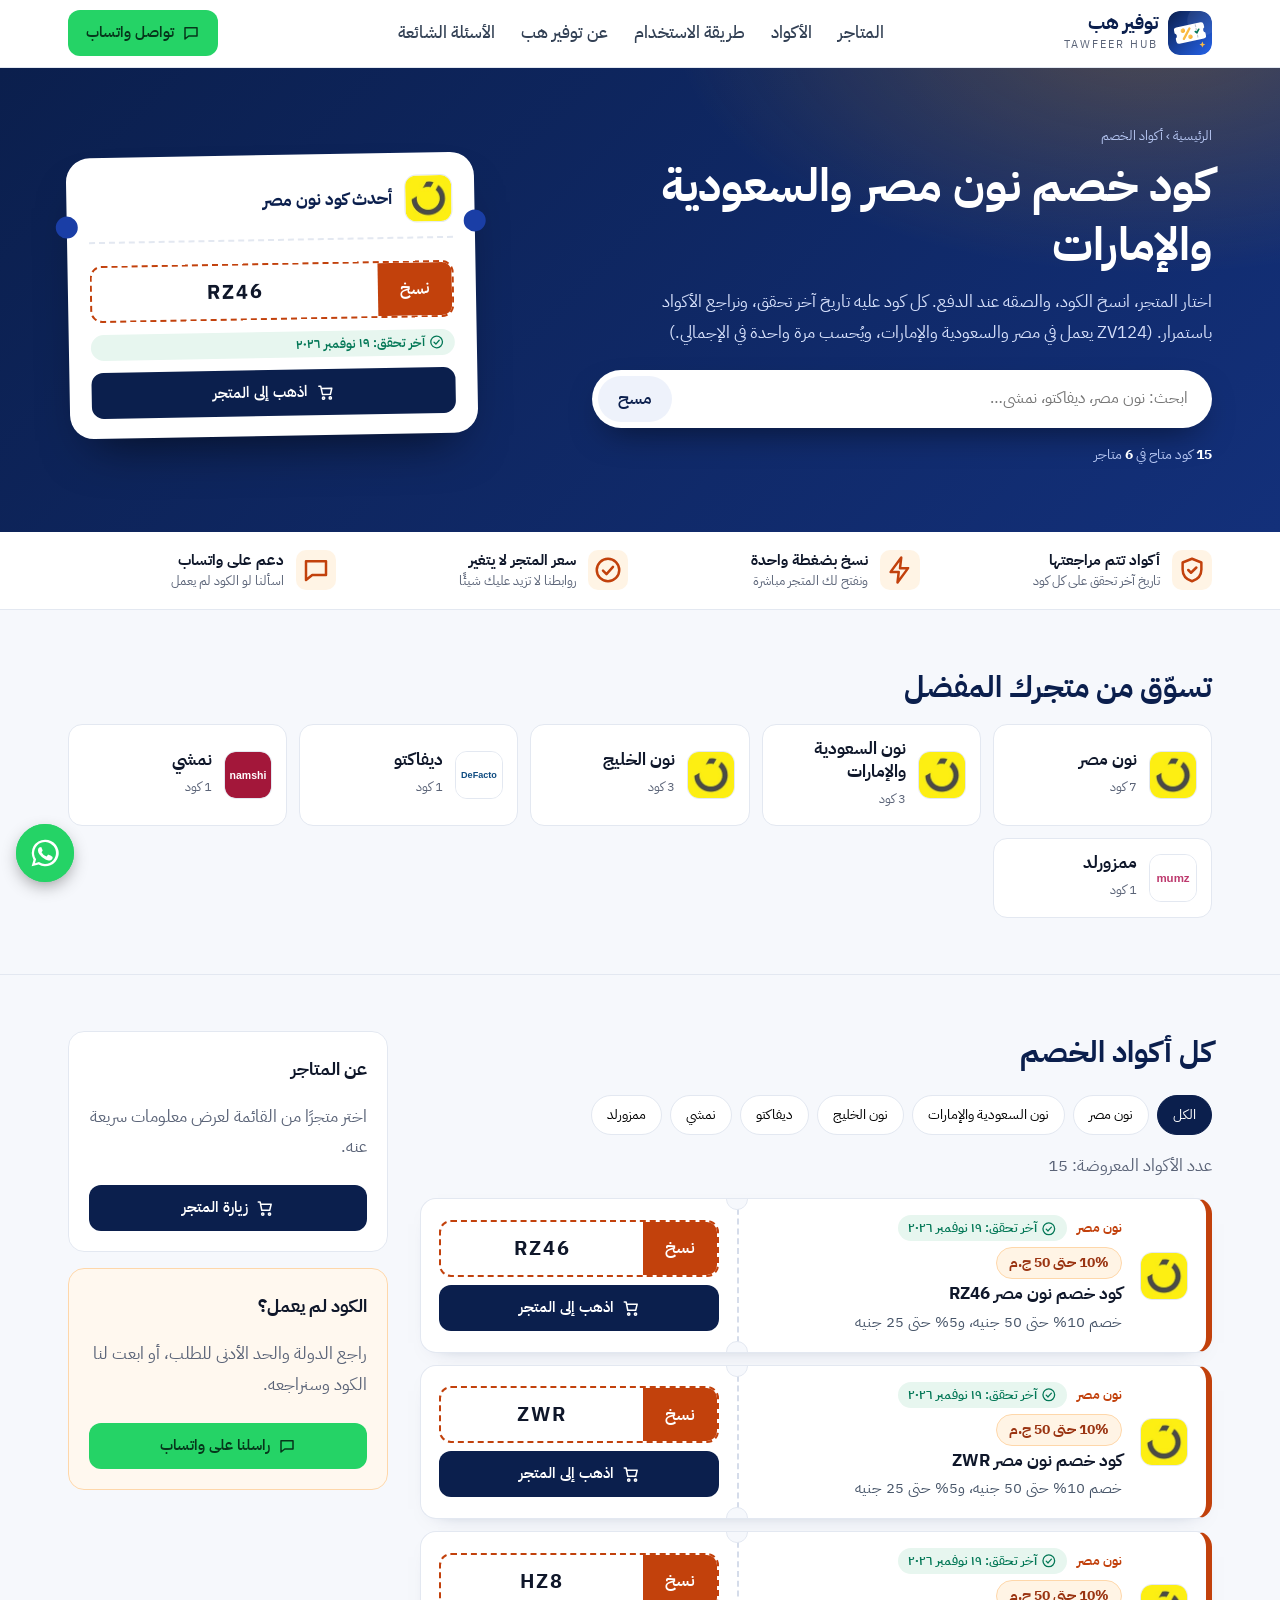
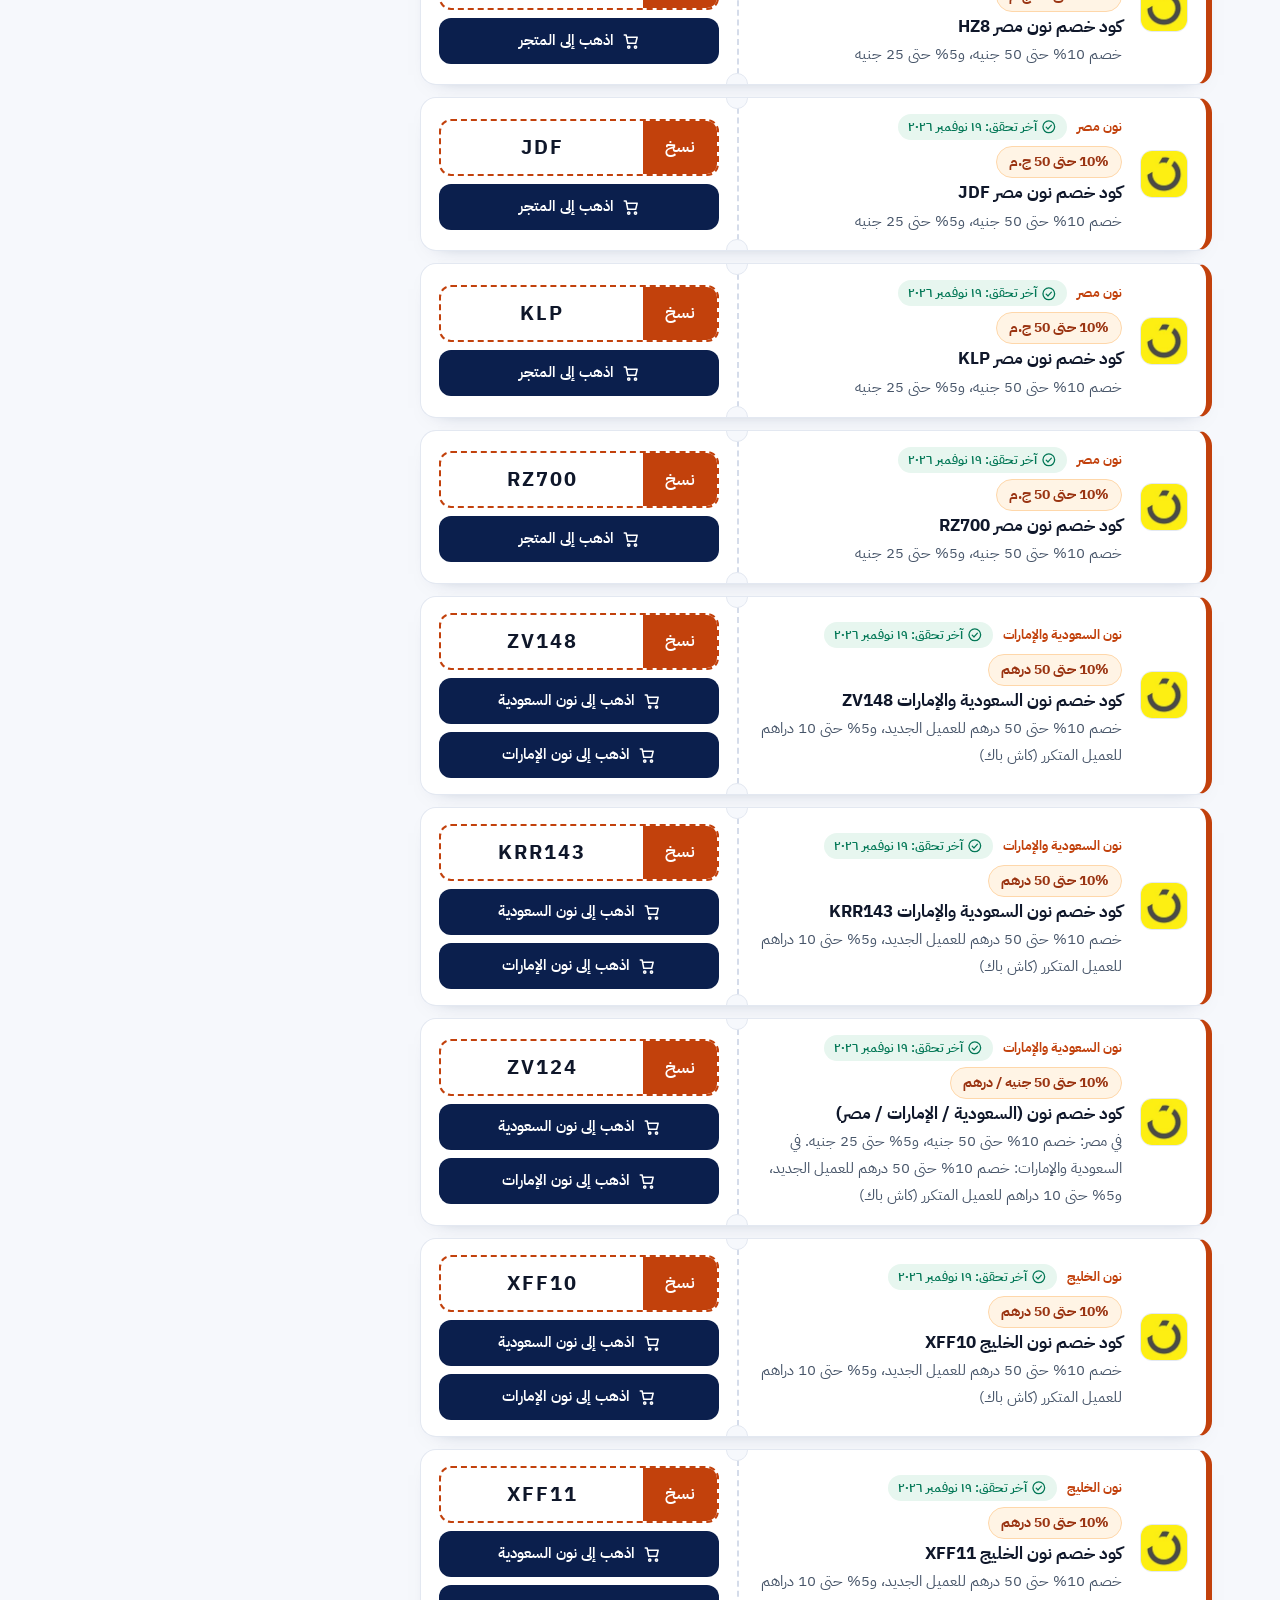
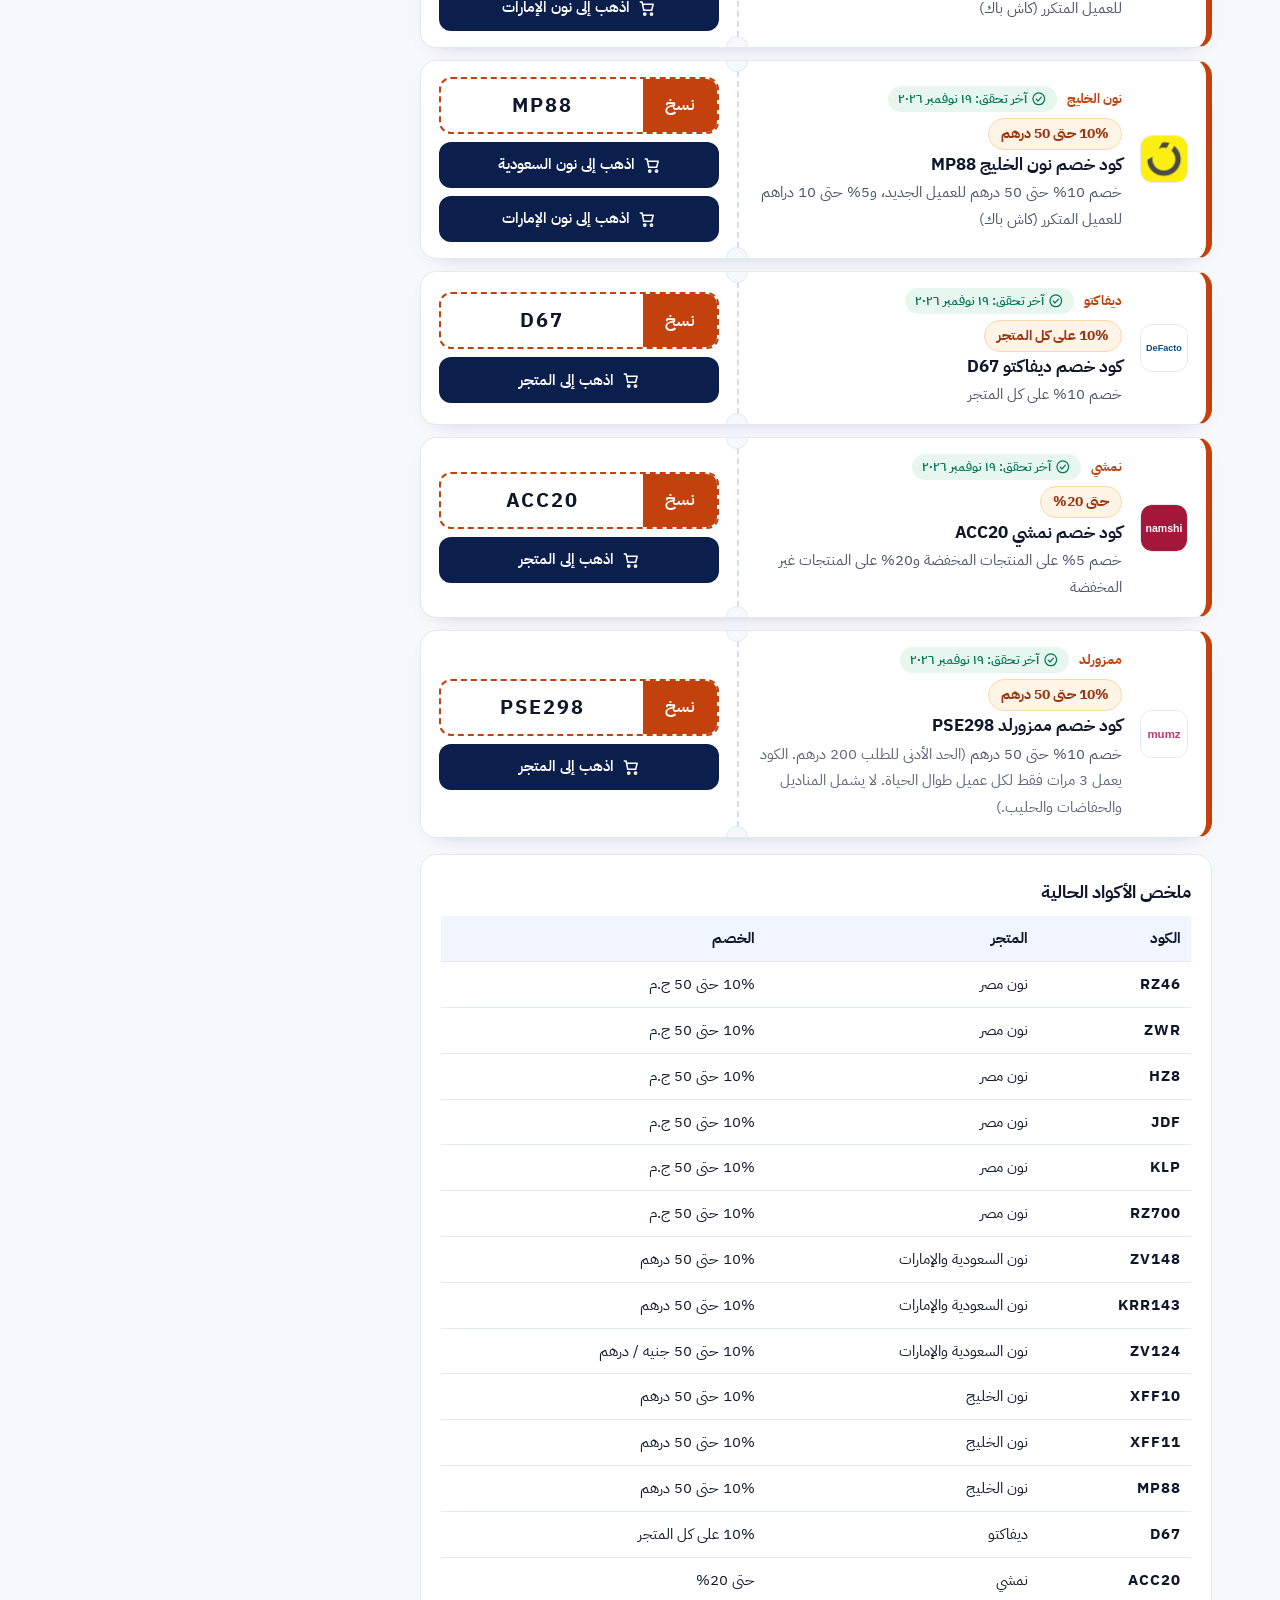
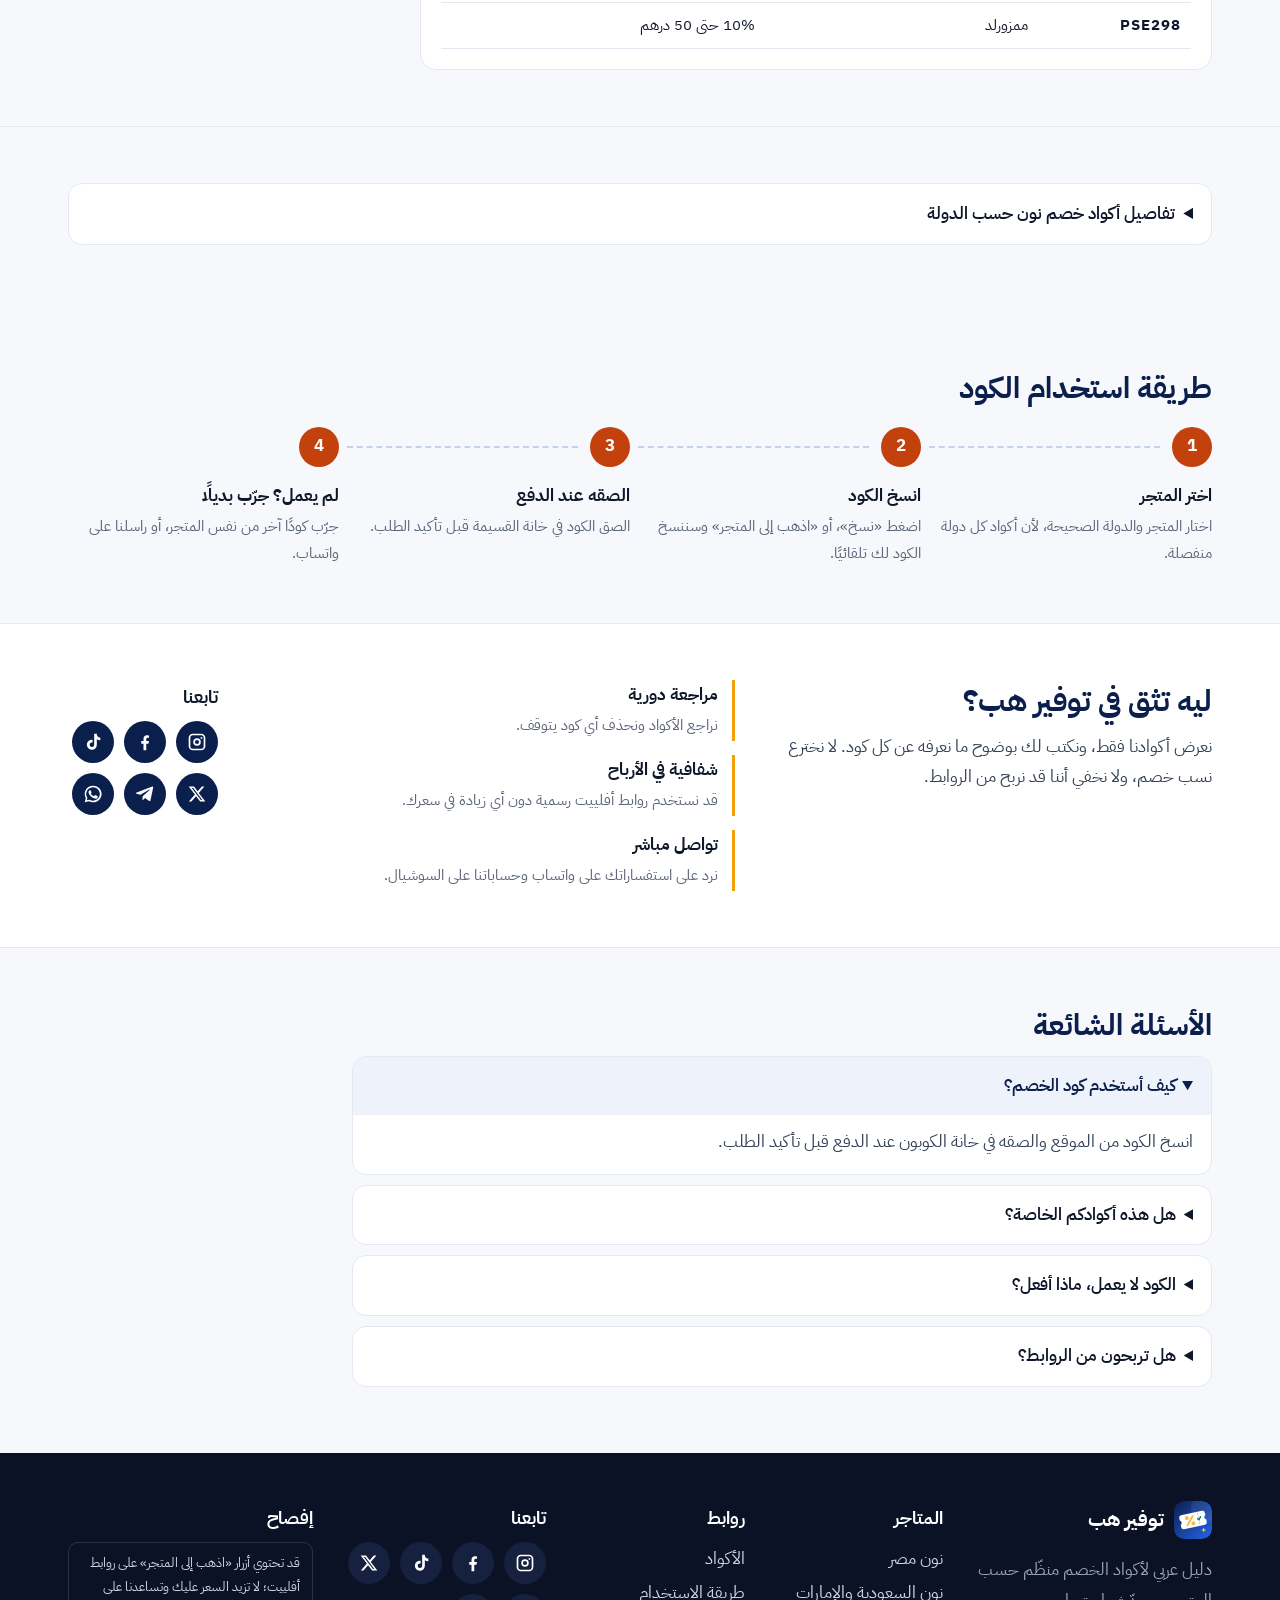
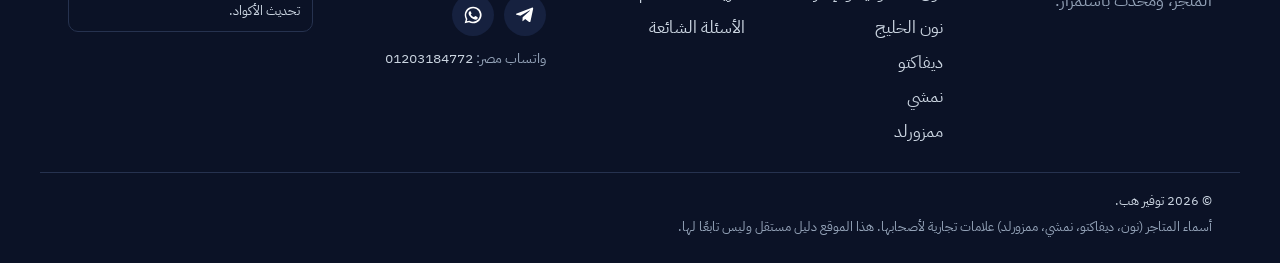
==== commit e636c601: "Update index.html: SEO titles and meta, FAQ no expiry, merge duplicate :root, ZV124 note" ====
--- a/index.html
+++ b/index.html
@@ -3,19 +3,20 @@
 <head>
   <meta charset="utf-8" />
   <meta name="viewport" content="width=device-width, initial-scale=1, viewport-fit=cover" />
-  <title>كود خصم نون مصر ZV124 | أكواد وكوبونات نون | توفير هب</title>
-  <meta name="description" content="كود خصم نون مصر والسعودية والإمارات: ZV124 وZWR وZV148 وغيرها. انسخ الكود واستخدمه عند الدفع في نون." />
+  <title>كود خصم نون مصر والسعودية والإمارات | كود خصم ديفاكتو ونمشي | توفير هب</title>
+  <meta name="description" content="كود خصم نون مصر والسعودية والإمارات، وكود خصم ديفاكتو ونمشي — أكواد موثّقة. انسخ الكود واستخدمه عند الدفع في نون." />
   <link rel="canonical" href="https://noon-codes.com/" />
   <link rel="sitemap" type="application/xml" href="sitemap.xml" />
   <link rel="api-catalog" type="application/linkset+json" href=".well-known/api-catalog" />
+  <link rel="ard" href="/.well-known/ard.json" />
   <link rel="service-desc" type="application/openapi+json" href="openapi.json" />
   <link rel="service-doc" type="text/html" href="#faq" />
   <link rel="alternate" type="text/markdown" href="index.md" />
   <link rel="alternate" type="application/json" href="codes.json" title="coupon codes" />
   <link rel="describedby" type="application/json" href=".well-known/ai-catalog.json" />
   <meta property="og:type" content="website" />
-  <meta property="og:title" content="كود خصم نون مصر ZV124 | أكواد وكوبونات نون | توفير هب" />
-  <meta property="og:description" content="انسخ الكود واذهب للمتجر مباشرة. أكواد منظمة حسب المتجر ومحدّثة." />
+  <meta property="og:title" content="كود خصم نون مصر والسعودية والإمارات | كود خصم ديفاكتو ونمشي | توفير هب" />
+  <meta property="og:description" content="كود خصم نون مصر والسعودية والإمارات، وكود خصم ديفاكتو ونمشي. أكواد منظمة حسب المتجر ومحدّثة." />
   <meta property="og:url" content="https://noon-codes.com/" />
   <meta property="og:locale" content="ar_EG" />
   <meta name="theme-color" content="#0b1f4d" />
@@ -38,7 +39,240 @@
     {"@type":"Question","name":"هل الموقع يربح من الروابط؟","acceptedAnswer":{"@type":"Answer","text":"قد نستخدم روابط أفلييت رسمية. هذا لا يزيد السعر عليك، ويساعدنا على تحديث الأكواد باستمرار."}}
   ]}
   </script>
-<link rel="stylesheet" href="/style.css?v=2" />
+ <style>
+:root{
+--bg:#f6f8fc;--card:#fff;--ink:#0f172a;--muted:#5b6478;--line:#e3e8f1;
+--brand:#1e3a8a;--brand-d:#1e3a8a;--navy:#0b1f4d;--accent:#f59e0b;--orange:#c2410c;--ok:#047857;--ok-bg:#e7f6ef;--wa:#25d366;
+--store:#c2410c;--r:16px;--pad:clamp(16px,3.5vw,28px)
+}
+*{box-sizing:border-box}
+html{scroll-behavior:smooth;scroll-padding-top:84px;-webkit-text-size-adjust:100%}
+html,body{max-width:100%}
+body{overflow-x:clip;margin:0;font-family:"IBM Plex Sans Arabic","Segoe UI",Tahoma,Arial,sans-serif;background:var(--bg);color:var(--ink);line-height:1.85;font-size:clamp(15px,1.6vw,16.5px);-webkit-font-smoothing:antialiased}
+img{max-width:100%;height:auto}
+a{color:var(--brand)}
+.ic{width:1.2em;height:1.2em;flex:none;vertical-align:-.2em}
+.container{width:100%;max-width:1200px;margin-inline:auto;padding-inline:max(var(--pad),env(safe-area-inset-right)) max(var(--pad),env(safe-area-inset-left))}
+.visually-hidden{position:absolute;width:1px;height:1px;overflow:hidden;clip:rect(0 0 0 0)}
+:focus-visible{outline:3px solid var(--accent);outline-offset:2px;border-radius:6px}
+.skip{position:absolute;right:12px;top:-60px;background:#111;color:#fff;padding:8px 14px;border-radius:8px;z-index:70}
+.skip:focus{top:12px}
+h2{margin:0 0 10px;font-size:clamp(22px,3vw,30px);line-height:1.4;font-weight:700;color:var(--navy)}
+h3{margin:0 0 8px;font-size:clamp(16px,2.2vw,18px)}
+.muted{color:var(--muted)}
+.lead{max-width:60ch;color:#334155;margin:0}
+.site-header{background:rgba(255,255,255,.92);backdrop-filter:saturate(1.4) blur(10px);-webkit-backdrop-filter:saturate(1.4) blur(10px);position:sticky;top:0;z-index:30;border-bottom:1px solid var(--line);padding-top:env(safe-area-inset-top)}
+.header-inner{display:flex;align-items:center;justify-content:space-between;gap:16px;padding-block:10px}
+.brand{display:flex;align-items:center;gap:10px;text-decoration:none;color:var(--navy);flex-shrink:0}
+.brand img{width:44px;height:44px;border-radius:12px;display:block}
+.brand b{display:block;font-size:19px;line-height:1.25;font-weight:700}
+.brand small{display:block;font-size:11px;letter-spacing:2px;color:var(--muted);direction:ltr;text-align:start}
+nav{display:flex;gap:2px;min-width:0;margin-inline:auto}
+nav a{color:#334155;text-decoration:none;font-weight:500;padding:8px 12px;border-radius:10px;white-space:nowrap}
+nav a:hover{background:#eef2fb;color:var(--navy)}
+.head-cta{min-height:42px;font-size:14px}
+.btn{display:inline-flex;align-items:center;justify-content:center;gap:8px;border-radius:12px;padding:0 18px;min-height:46px;font:inherit;font-weight:600;font-size:15px;cursor:pointer;text-decoration:none;border:0;background:var(--navy);color:#fff;transition:background .15s}
+.btn:hover{background:var(--brand-d)}
+.btn-wa{background:var(--wa);color:#06361b}
+.btn-wa:hover{background:#1ebe5b}
+.hero{background:radial-gradient(900px 420px at 85% -10%,rgba(245,165,36,.22),transparent 60%),radial-gradient(700px 400px at 0% 100%,rgba(96,140,255,.35),transparent 60%),linear-gradient(135deg,var(--navy),#17399a);color:#fff;padding:clamp(28px,5vw,56px) 0 clamp(36px,6vw,64px)}
+.hero-grid{display:grid;grid-template-columns:minmax(0,1.25fr) minmax(280px,.75fr);gap:clamp(24px,5vw,56px);align-items:center}
+.crumbs{margin:0 0 8px;color:#b6c6f2;font-size:13px}
+.hero h1{margin:0 0 12px;font-size:clamp(28px,5vw,46px);line-height:1.3;font-weight:700;max-width:20ch;color:#fff}
+.hero .lead{color:#d6e0fb}
+.search-row{display:flex;gap:8px;margin-top:22px;max-width:620px;background:#fff;padding:6px;border-radius:999px;box-shadow:0 14px 34px -14px rgba(0,0,0,.6)}
+.search-row input{flex:1;min-width:0;min-height:46px;padding:0 18px;border:0;border-radius:999px;font:inherit;font-size:16px;background:transparent;color:var(--ink)}
+.search-row input:focus{outline:none}
+.search-row:focus-within{outline:3px solid var(--accent)}
+.search-row button{min-height:46px;padding:0 20px;border:0;background:#eef2fb;color:var(--navy);border-radius:999px;cursor:pointer;font:inherit;font-weight:600}
+.hero-stats{margin:14px 0 0;color:#b6c6f2;font-size:14px;min-height:26px}
+.hero-stats b{color:#fff}
+.ticket{position:relative;background:#fff;color:var(--ink);border-radius:24px;padding:22px 22px 20px;display:flex;flex-direction:column;gap:12px;box-shadow:0 26px 50px -24px rgba(0,0,0,.65);transform:rotate(-1.5deg)}
+.ticket::before,.ticket::after{content:"";position:absolute;top:58px;width:22px;height:22px;border-radius:50%;background:#1a3ea6}
+.ticket::before{inset-inline-start:-11px}.ticket::after{inset-inline-end:-11px}
+.t-top{display:flex;align-items:center;gap:12px;margin:0 0 10px;padding-bottom:14px;border-bottom:2px dashed var(--line);font-weight:700;color:var(--navy);font-size:17px}
+.ticket .ver{margin:0}
+.ticket .btn{width:100%}
+.ver{display:inline-flex;align-items:center;gap:5px;color:var(--ok);background:var(--ok-bg);border-radius:999px;padding:1px 10px;font-size:12.5px;font-weight:600}
+.trust-strip{background:#fff;border-bottom:1px solid var(--line)}
+.trust-strip ul{list-style:none;margin:0 auto;padding-block:18px;display:grid;grid-template-columns:repeat(4,1fr);gap:8px 24px}
+.trust-strip li{display:flex;gap:12px;align-items:center}
+.trust-strip .ic{width:30px;height:30px;color:var(--brand);padding:5px;background:#eaf0ff;border-radius:10px;box-sizing:content-box}
+.trust-strip b{display:block;line-height:1.4;font-size:15px}
+.trust-strip small{display:block;color:var(--muted);font-size:13px;line-height:1.5}
+.section{padding:clamp(30px,5vw,56px) 0}
+.section-alt{background:#fff;border-block:1px solid var(--line)}
+.store-grid{display:grid;grid-template-columns:repeat(auto-fill,minmax(min(100%,190px),1fr));gap:12px;margin-top:16px}
+.store-card{display:flex;align-items:center;gap:12px;background:var(--card);border:1px solid var(--line);border-radius:14px;padding:12px 14px;text-align:start;cursor:pointer;font:inherit;color:inherit;min-height:68px;transition:border-color .15s,box-shadow .15s}
+.store-card:hover{border-color:var(--store);box-shadow:0 10px 22px -16px var(--store)}
+.store-card strong{display:block;line-height:1.4}
+.store-card small{color:var(--muted);font-size:13px}
+.ava{width:48px;height:48px;flex:none;border-radius:12px;object-fit:contain;background:#fff;border:1px solid var(--line);display:block}
+.layout{display:grid;grid-template-columns:minmax(0,1fr) 320px;gap:clamp(18px,3vw,32px);align-items:start}
+.main-col,.side-col{min-width:0}
+.side-col{position:sticky;top:90px}
+.codes-head{display:flex;flex-wrap:wrap;gap:12px;align-items:center;justify-content:space-between}
+.filters{display:flex;flex-wrap:wrap;gap:8px}
+.filter{border:1px solid var(--line);background:#fff;border-radius:999px;padding:6px 15px;min-height:38px;cursor:pointer;font:inherit;font-size:14px;white-space:nowrap}
+.filter:hover{border-color:var(--brand)}
+.filter.is-active{background:var(--navy);color:#fff;border-color:var(--navy)}
+.cards{display:flex;flex-direction:column;gap:12px;margin-top:12px}
+.coupon{display:grid;grid-template-columns:auto minmax(0,1fr) minmax(250px,300px);gap:14px 18px;align-items:center;background:var(--card);border:1px solid var(--line);border-inline-start:5px solid var(--store);border-radius:var(--r);padding:16px 18px}
+.coupon:hover{box-shadow:0 14px 28px -20px var(--store)}
+.c-body{min-width:0}
+.c-meta{display:flex;flex-wrap:wrap;gap:4px 10px;align-items:center;font-size:13px;margin-bottom:2px}
+.badge{color:var(--store);font-weight:700}
+.c-body h3{margin:0;line-height:1.5}
+.c-body p{margin:2px 0 0;color:#475569;font-size:14.5px;overflow-wrap:anywhere}
+.c-actions{display:flex;flex-direction:column;gap:8px}
+.code-box{display:flex;min-width:0;border:2px dashed var(--store);border-radius:12px;overflow:hidden;background:#fff;direction:ltr}
+.code-box .code{flex:1;min-width:0;display:flex;align-items:center;justify-content:center;font-weight:700;letter-spacing:2px;font-size:clamp(18px,2.4vw,20px);padding:8px 10px;overflow-wrap:anywhere}
+.code-box .btn-copy{border:0;background:var(--store);color:#fff;padding:0 22px;min-height:46px;font:inherit;font-weight:600;cursor:pointer}
+.code-box .btn-copy:hover{filter:brightness(.92)}
+.empty{padding:22px;border:1px dashed var(--line);border-radius:var(--r);background:#fff}
+.box{background:var(--card);border:1px solid var(--line);border-radius:var(--r);padding:clamp(16px,2vw,20px);margin-top:16px}
+.side-col .box:first-child{margin-top:0}
+.box .btn{width:100%;margin-top:6px}
+.help{background:#f1fbf5;border-color:#bfe8d0}
+.table-wrap{overflow-x:auto;-webkit-overflow-scrolling:touch}
+table{width:100%;border-collapse:collapse;font-size:14.5px}
+th,td{text-align:start;padding:9px 10px;border-bottom:1px solid var(--line);white-space:nowrap}
+th{background:#f1f5ff}
+td.mono{font-weight:700;direction:ltr;text-align:end;letter-spacing:1px}
+.steps{list-style:none;counter-reset:s;margin:18px 0 0;padding:0;display:grid;grid-template-columns:repeat(4,1fr);gap:20px}
+.steps li{counter-increment:s;position:relative;padding-top:54px}
+.steps li::before{content:counter(s);position:absolute;top:0;inset-inline-start:0;width:40px;height:40px;border-radius:50%;background:var(--navy);color:#fff;display:flex;align-items:center;justify-content:center;font-weight:700}
+.steps li::after{content:"";position:absolute;top:19px;inset-inline-start:52px;inset-inline-end:-12px;border-top:2px dashed #c6d2ec}
+.steps li:last-child::after{display:none}
+.steps b{display:block;margin-bottom:2px}
+.steps span{color:var(--muted);font-size:14.5px;display:block}
+.trust-grid{display:grid;grid-template-columns:1.1fr 1.2fr auto;gap:clamp(20px,4vw,44px);align-items:start}
+.trust-list{list-style:none;margin:0;padding:0;display:grid;gap:14px}
+.trust-list li{padding-inline-start:14px;border-inline-start:3px solid var(--accent)}
+.trust-list b{display:block}
+.trust-list span{color:var(--muted);font-size:14.5px}
+.follow .social{max-width:150px}
+details{border:1px solid var(--line);border-radius:14px;margin-bottom:10px;background:#fff;max-width:860px;overflow:hidden}
+summary{cursor:pointer;font-weight:600;padding:14px 18px;min-height:50px}
+details[open] summary{background:#eef2fb;color:var(--navy)}
+details p{margin:0;padding:12px 18px 16px;color:#334155}
+.site-footer{background:#0b1226;color:#cbd5e1;padding:clamp(32px,4vw,48px) 0 calc(22px + env(safe-area-inset-bottom))}
+.site-footer a{color:#cbd5e1;text-decoration:none}.site-footer a:hover{text-decoration:underline}
+.foot-grid{display:grid;grid-template-columns:1.4fr 1fr 1fr 1.2fr 1.4fr;gap:24px}
+.foot-brand{display:flex;align-items:center;gap:10px;color:#fff;font-size:20px;font-weight:700;margin-bottom:8px}
+.foot-brand img{width:38px;height:38px;border-radius:10px}
+.site-footer h3{margin:0 0 8px;color:#fff}
+.site-footer ul{list-style:none;margin:0;padding:0;line-height:2.1}
+.site-footer .muted{color:#94a3b8}
+.disclosure{font-size:13px;border:1px solid #26324f;border-radius:10px;padding:8px 12px;margin:0}
+.copy{border-top:1px solid #26324f;margin-top:22px;padding-top:14px;font-size:13px}
+.copy p{margin:2px 0}
+.social{display:flex;flex-wrap:wrap;gap:10px}
+.social a{width:42px;height:42px;border-radius:50%;display:inline-flex;align-items:center;justify-content:center;background:#16213f;color:#fff;transition:background .15s,transform .15s}
+.social a:hover{background:var(--accent);color:#0b1226;text-decoration:none;transform:translateY(-2px)}
+.section-alt .social a{background:var(--navy)}
+.section-alt .social a:hover{background:var(--accent)}
+.wa{margin:10px 0 0;font-size:14px}
+#toast{position:fixed;bottom:calc(20px + env(safe-area-inset-bottom));right:50%;transform:translateX(50%);background:#0f172a;color:#fff;padding:10px 20px;border-radius:999px;opacity:0;pointer-events:none;transition:opacity .2s;z-index:60;max-width:90vw;text-align:center}
+#toast.show{opacity:1}
+.wa-float{position:fixed;left:max(16px,env(safe-area-inset-left));bottom:calc(18px + env(safe-area-inset-bottom));width:58px;height:58px;border-radius:50%;background:var(--wa);color:#fff;display:flex;align-items:center;justify-content:center;box-shadow:0 6px 18px -4px rgba(0,0,0,.45);z-index:55;transition:transform .15s}
+.wa-float:hover{transform:scale(1.08);background:#1ebe5b}
+.wa-float::after{content:"";position:absolute;inset:0;border-radius:50%;border:2px solid var(--wa);animation:waPulse 2.2s infinite;pointer-events:none}
+@keyframes waPulse{0%{transform:scale(1);opacity:.7}100%{transform:scale(1.5);opacity:0}}
+@media (min-width:1440px){.container{max-width:1320px}.layout{grid-template-columns:minmax(0,1fr) 360px}}
+@media (max-width:1100px){.foot-grid{grid-template-columns:1fr 1fr 1fr}.head-cta{display:none}}
+@media (max-width:1024px){.layout{grid-template-columns:minmax(0,1fr) 280px}.coupon{grid-template-columns:auto minmax(0,1fr)}.c-actions{grid-column:1/-1;flex-direction:row;flex-wrap:wrap}.c-actions>*{flex:1 1 220px}}
+@media (max-width:900px){
+.hero-grid{grid-template-columns:minmax(0,1fr)}
+.ticket{transform:none;max-width:420px}
+.trust-strip ul{grid-template-columns:1fr 1fr}
+.steps{grid-template-columns:1fr 1fr}.steps li::after{display:none}
+.trust-grid{grid-template-columns:minmax(0,1fr)}
+.layout{grid-template-columns:minmax(0,1fr)}
+.side-col{position:static;display:grid;grid-template-columns:1fr 1fr;gap:16px}
+.side-col .box{margin-top:0}
+.foot-grid{grid-template-columns:1fr 1fr}
+}
+@media (max-width:640px){
+.header-inner{flex-direction:column;align-items:stretch;gap:4px;padding-bottom:4px}
+nav{overflow-x:auto;scrollbar-width:none;-webkit-overflow-scrolling:touch;margin-inline:-6px}
+nav::-webkit-scrollbar{display:none}
+.filters{flex-wrap:nowrap;overflow-x:auto;width:100%;padding-bottom:6px;scrollbar-width:none}
+.filters::-webkit-scrollbar{display:none}
+.trust-strip ul,.steps,.side-col{grid-template-columns:minmax(0,1fr)}
+.coupon{padding:14px}
+.c-actions{flex-direction:column}
+.search-row button{padding:0 14px}
+.foot-grid{grid-template-columns:minmax(0,1fr)}
+}
+@media (max-width:360px){.brand small{display:none}}
+@media (hover:none){.store-card:hover,.coupon:hover{box-shadow:none}}
+@media (prefers-reduced-motion:reduce){html{scroll-behavior:auto}*{transition:none!important}.wa-float::after{animation:none}}
+@media (max-width:480px){
+.hero h1{font-size:26px}
+.ticket{max-width:none;padding:18px}
+.ava{width:42px;height:42px}
+.coupon{grid-template-columns:auto minmax(0,1fr);gap:10px 12px}
+.code-box .btn-copy{padding:0 16px}
+.store-grid{grid-template-columns:1fr 1fr}
+.store-card{padding:10px;gap:8px;min-height:60px}
+.store-card strong{font-size:14px}
+.side-col{gap:12px}
+}
+@media (max-width:360px){.store-grid{grid-template-columns:minmax(0,1fr)}}
+#codes-text ul{padding-inline-start:20px;margin:8px 0 16px}
+#codes-text li{margin:4px 0}
+#codes-text h3{margin-top:14px}
+.page-main{padding-block:28px}.page-main h1{font-size:clamp(24px,4vw,34px);color:var(--navy);line-height:1.4;margin:0 0 12px}.page-main ul,.page-main ol{padding-inline-start:22px}.page-main li{margin:6px 0}.page-main strong{font-family:ui-monospace,Menlo,Consolas,monospace;background:#fff;border:1px dashed var(--brand);border-radius:8px;padding:1px 8px}
+/* ===== v2: هوية موحدة (كحلي + برتقالي) وبطاقات على شكل قسيمة ===== */
+ 
+a{color:var(--brand)}
+.hero{background:radial-gradient(800px 420px at 90% -10%,rgba(245,158,11,.28),transparent 60%),linear-gradient(135deg,#0b1f4d,#13307a);}
+.trust-strip .ic{color:var(--orange);background:#fff4e5}
+.filter.is-active{background:var(--navy);border-color:var(--navy)}
+.filter:hover{border-color:var(--orange)}
+.steps li::before{background:var(--orange)}
+.btn-store{background:var(--navy)}
+#codes.section-alt{background:var(--bg)}
+.coupon{border:1px solid var(--line);border-inline-start:6px solid var(--orange);box-shadow:0 8px 20px -18px rgba(11,31,77,.5)}
+.coupon:hover{box-shadow:0 16px 30px -20px rgba(194,65,12,.55)}
+.coupon{overflow:hidden}
+.c-actions{position:relative;align-self:stretch;margin-block:-16px;padding-block:16px;justify-content:center;border-inline-start:2px dashed #d5dcea;padding-inline-start:18px}
+.c-actions::before,.c-actions::after{content:"";position:absolute;inset-inline-start:-11px;width:20px;height:20px;border-radius:50%;background:var(--bg);border:1px solid var(--line)}
+.c-actions::before{top:-11px}.c-actions::after{bottom:-11px}
+.c-body h3{font-size:17px}
+.chip{display:inline-block;margin:4px 0 2px;padding:2px 12px;border-radius:999px;background:#fff4e5;color:#9a3412;font-weight:700;font-size:14px;border:1px solid #fed7aa}
+.code-box{border-color:var(--orange)}
+.code-box .btn-copy{background:var(--orange)}
+.ver{color:var(--ok);font-size:13px;display:inline-flex;align-items:center;gap:4px}
+.badge{color:var(--orange)}
+.ticket{transform:rotate(-1deg)}
+.ticket .code-box{border-color:var(--orange)}
+.ticket .btn-copy{background:var(--orange);color:#fff}
+.help{background:#fff8ef;border-color:#fed7aa}
+.seo-more{max-width:none;border-radius:14px}
+.seo-more summary{font-size:17px}
+.seo-body{padding:6px 18px 18px;color:#334155}
+.seo-body ul{padding-inline-start:20px;margin:8px 0 16px}
+.seo-body li{margin:6px 0}
+.seo-body strong,.page-main strong{font-family:ui-monospace,Menlo,Consolas,monospace;background:#fff;border:1px dashed var(--orange);border-radius:8px;padding:1px 8px}
+.page-main .code-list{list-style:none;padding:0}
+.page-main .code-list li{background:#fff;border:1px solid var(--line);border-inline-start:5px solid var(--orange);border-radius:12px;padding:12px 16px;margin:10px 0}
+.head-cta span{display:inline}
+@media (max-width:1100px){.head-cta{display:inline-flex;width:42px;padding:0;border-radius:50%}.head-cta span{display:none}}
+@media (max-width:1024px){.c-actions{align-self:auto;margin-block:0;padding-block:12px 0;border-inline-start:0;padding-inline-start:0;border-top:2px dashed #d5dcea}.c-actions::before,.c-actions::after{display:none}}
+@media (max-width:640px){
+.header-inner{flex-direction:row;flex-wrap:wrap;align-items:center;gap:6px 10px}
+.header-inner .brand{order:1}.header-inner .head-cta{order:2;margin-inline-start:auto}
+nav{order:3;flex:1 1 100%;margin-inline:0;flex-wrap:wrap;gap:0 2px;justify-content:space-between;overflow:visible}
+nav a{padding:6px 8px;font-size:14px}
+.ticket{transform:none}
+.c-actions>*{flex:0 0 auto!important}
+}
+#heroTicket{min-height:260px}
+#cards{min-height:640px}
+ </style>
+
 </head>
 <body>
 <svg width="0" height="0" style="position:absolute" aria-hidden="true"><defs>
@@ -73,7 +307,7 @@
         <div class="hero-copy">
           <p class="crumbs">الرئيسية › أكواد الخصم</p>
           <h1 id="pageTitle">كود خصم نون مصر والسعودية والإمارات</h1>
-          <p class="lead">اختار المتجر، انسخ الكود، والصقه عند الدفع. كل كود عليه تاريخ آخر تحقق، ونراجع الأكواد باستمرار.</p>
+          <p class="lead">اختار المتجر، انسخ الكود، والصقه عند الدفع. كل كود عليه تاريخ آخر تحقق، ونراجع الأكواد باستمرار. (ZV124 يعمل في مصر والسعودية والإمارات، ويُحسب مرة واحدة في الإجمالي.)</p>
           <div class="search-row">
             <label class="visually-hidden" for="q">ابحث عن متجر أو كود</label>
             <input id="q" type="search" placeholder="ابحث: نون مصر، ديفاكتو، نمشي…" autocomplete="off" />
